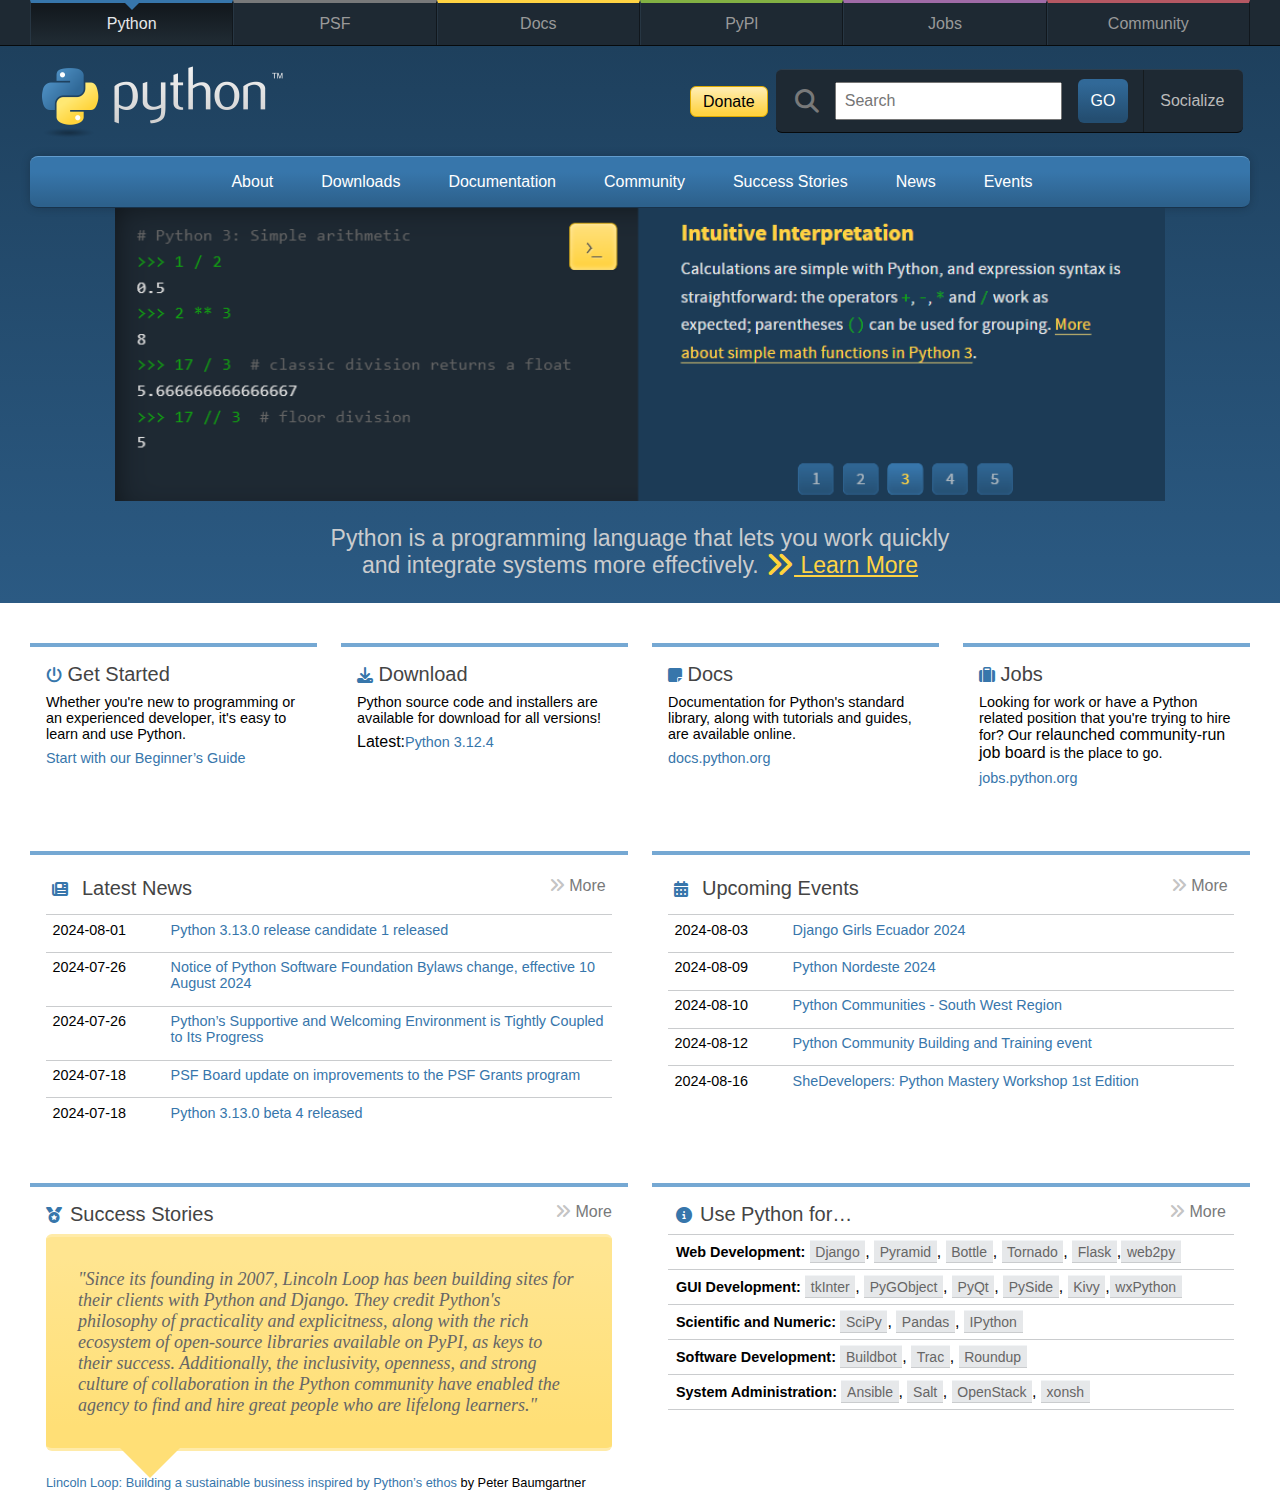
==== index.html @ 805c1a09 "news and stories sections" ====
<!DOCTYPE html>
<html lang="en">

<head>
    <meta charset="UTF-8">
    <meta name="viewport" content="width=device-width, initial-scale=1.0">
    <title>Welcome to Python.org</title>
    <link rel="icon" type="image/png" sizes="32x32" href="images/favicon.png" />
    <link rel="preconnect" href="https://fonts.googleapis.com">
    <link rel="preconnect" href="https://fonts.gstatic.com" crossorigin>
    <link href="https://fonts.googleapis.com/css2?family=Source+Sans+3:ital,wght@0,200..900;1,200..900&display=swap"
        rel="stylesheet">
    <link href="https://cdnjs.cloudflare.com/ajax/libs/font-awesome/6.5.1/css/all.min.css" rel="stylesheet">
    <link href="css/style.css" rel="stylesheet">
</head>

<body>
    <header>
        <nav class="box">
            <ul class="container">
                <li class="Python"><a href="#">Python</a></li>
                <li class="PSF"><a href="#">PSF</a></li>
                <li class="Docs"><a href="#">Docs</a></li>
                <li class="PyPl"><a href="#">PyPl</a></li>
                <li class="Jobs"><a href="#">Jobs</a></li>
                <li class="Community"><a href="#">Community</a></li>
            </ul>
            </div>
    </header>
    <main class="main">
        <div class="box">
            <section class="search">
                <article class="left-article">
                    <img width="290" height="82" src="images/python_logo" alt="python logo">
                </article>
                <article class="right-article">
                    <button class="donate-btn">Donate</button>
                    <div class="search-wrapper">
                        <div class="search-wrapper-element">
                            <i class="fa-duotone fa-solid fa-magnifying-glass"></i>
                            <input type="search" placeholder="Search">
                            <button class="go">GO</button>
                        </div>
                        <a class="socialize-btn" href="#">Socialize</a>
                    </div>
                </article>
            </section>
            <section class="navigation-section">
                <nav>
                    <ul class="navigation-container">
                        <li><a href="#">About</a></li>
                        <li><a href="#">Downloads</a></li>
                        <li><a href="#">Documentation</a></li>
                        <li><a href="#">Community</a></li>
                        <li><a href="#">Success Stories</a></li>
                        <li><a href="#">News</a></li>
                        <li><a href="#">Events</a></li>
                    </ul>
                </nav>
            </section>
        </div>
        <section class="carousel">
            <img width="82%" src="images/carousel_image.png" alt="carousel as image">
        </section>
        <section class="python_doc_quote">
            <h2>
                Python is a programming language that lets you work quickly
                and integrate systems more effectively. <a href="#"><i class="fa-solid fa-angles-right fa-lg" style="color: #FFD43B;"></i> Learn More</a>
            </h2>
        </section>
        </div>
    </main>

    <div>

        <div class="box">
            <section class="onboarding-info">
                <article class="info">
                    <h2><i class="fa-solid fa-power-off"></i> Get Started</h2>
                    <p>Whether you're new to programming or an experienced developer, it's easy to learn and use Python.</p>
                    <a href="#">Start with our Beginner’s Guide</a>
                </article>

                <article class="info">
                    <h2><i class="fa-solid fa-download"></i> Download</h2>
                    <p>Python source code and installers are available for download for all versions!</p>
                    <span>Latest:<a href="#">Python 3.12.4</a></span>
                </article>

                <article class="info">
                    <h2><i class="fa-solid fa-note-sticky"></i> Docs</h2>
                    <p>Documentation for Python's standard library, along with tutorials and guides, are available online.</p>
                    <a href="#">docs.python.org</a>
                </article>

                 <article class="info">
                    <h2><i class="fa-solid fa-suitcase"></i> Jobs</h2>
                    <p>Looking for work or have a Python related position that you're trying to hire for? Our <strong>relaunched community-run job board</strong> is the place to go.</p>
                    <a href="#">jobs.python.org</a>
                </article>
            </section>

            <!-- Second Section Second row -->
            <section class="news">
                <article class="article-left">
                    <div class="article-container">
                        <div class="article-header">
                            <h2><i class="fa-solid fa-newspaper"></i> Latest News</h2>
                            <a href="#"><i class="fa-solid fa-angles-right" style="color: #c4c4c4;"></i> More</a>
                        </div>
                    </div>
                    <div class="article-container">
                        <div class="article-date">2024-08-01</div>
                        <a href="#" class="article-title">Python 3.13.0 release candidate 1 released</a>
                    </div>
                    <div class="article-container">
                        <div class="article-date">2024-07-26</div>
                        <a href="#" class="article-title">Notice of Python Software Foundation Bylaws change, effective 10 August 2024</a>
                    </div>
                    <div class="article-container">
                        <div class="article-date">2024-07-26</div>
                        <a href="#" class="article-title">Python’s Supportive and Welcoming Environment is Tightly Coupled to Its Progress</a>
                    </div>
                    <div class="article-container">
                        <div class="article-date">2024-07-18</div>
                        <a href="#" class="article-title">PSF Board update on improvements to the PSF Grants program</a>
                    </div>
                    <div class="article-container">
                        <div class="article-date">2024-07-18</div>
                        <a href="#" class="article-title">Python 3.13.0 beta 4 released</a>
                    </div>
                </article>

                <article class="article-right">
                    <div class="article-container">
                        <div class="article-header">
                            <h2><i class="fa-solid fa-calendar-days"></i> Upcoming Events</h2>
                            <a href="#"><i class="fa-solid fa-angles-right" style="color: #c4c4c4;"></i> More</a>
                        </div>
                    </div>
                    <div class="article-container">
                        <div class="article-date">2024-08-03</div>
                        <a href="#" class="article-title">Django Girls Ecuador 2024</a>
                    </div>
                    <div class="article-container">
                        <div class="article-date">2024-08-09</div>
                        <a href="#" class="article-title">Python Nordeste 2024</a>
                    </div>
                    <div class="article-container">
                        <div class="article-date">2024-08-10</div>
                        <a href="#" class="article-title">Python Communities - South West Region</a>
                    </div>
                    <div class="article-container">
                        <div class="article-date">2024-08-12</div>
                        <a href="#" class="article-title">Python Community Building and Training event</a>
                    </div>
                    <div class="article-container">
                        <div class="article-date">2024-08-16</div>
                        <a href="#" class="article-title">SheDevelopers: Python Mastery Workshop 1st Edition</a>
                    </div>
                </article>
            </section>

            <section class="stories">
                <article class="stories-left">
                    <div class="story-container">
                        <div class="article-header">
                            <h2><i class="fa-solid fa-medal"></i>Success Stories</h2>
                            <a href="#"><i class="fa-solid fa-angles-right" style="color: #c4c4c4;"></i> More</a>
                        </div>
                        <div class="comment">
                            "Since its founding in 2007, Lincoln Loop has been building sites for their clients with Python and Django. They credit Python's philosophy of practicality and explicitness, along with the rich ecosystem of open-source libraries available on PyPI, as keys to their success. Additionally, the inclusivity, openness, and strong culture of collaboration in the Python community have enabled the agency to find and hire great people who are lifelong learners."
                        </div>
                        <p class="author">
                            <a style="color:#3776ab;text-decoration: none;font-size: .8rem;" href="#">
                                Lincoln Loop: Building a sustainable business inspired by Python’s ethos</a> by Peter Baumgartner
                            </p>
                    </div>
                </article>

                <article class="stories-right">
                    <div class="story-container">
                        <div class="article-header">
                            <h2><i class="fa-solid fa-circle-info"></i>Use Python for…</h2>
                            <a href="#"><i class="fa-solid fa-angles-right" style="color: #c4c4c4;"></i> More</a>
                        </div>
                    </div>
                    <div class="story-container">
                       <p><strong style="font-weight: 600;">Web Development:</strong> <a href="#" class="tag">Django</a>, <a href="#" class="tag">Pyramid</a>, <a href="#" class="tag">Bottle</a>, <a href="#" class="tag">Tornado</a>, <a href="#" class="tag">Flask</a>,<a href="#" class="tag">web2py</a></p>
                    </div>
                    <div class="story-container">
                        <p><strong style="font-weight: 600;">GUI Development:</strong> <a href="#" class="tag">tkInter</a>, <a href="#" class="tag">PyGObject</a>, <a href="#" class="tag">PyQt</a>, <a href="#" class="tag">PySide</a>, <a href="#" class="tag">Kivy</a>,<a href="#" class="tag">wxPython</a></p>
                     </div>
                     <div class="story-container">
                        <p><strong style="font-weight: 600;">Scientific and Numeric:</strong> <a href="#" class="tag">SciPy</a>, <a href="#" class="tag">Pandas</a>, <a href="#" class="tag">IPython</a></p>
                     </div>
                     <div class="story-container">
                        <p><strong style="font-weight: 600;">Software Development:</strong> <a href="#" class="tag">Buildbot</a>, <a href="#" class="tag">Trac</a>, <a href="#" class="tag">Roundup</a></p>
                     </div>
                     <div class="story-container">
                        <p><strong style="font-weight: 600;">System Administration:</strong> <a href="#" class="tag">Ansible</a>, <a href="#" class="tag">Salt</a>, <a href="#" class="tag">OpenStack</a>, <a href="#" class="tag">xonsh</a></p>
                     </div>
                </article>
            </section>
        </div>
        
    </div>


</body>

</html>
---- css/style.css ----
/* variables declared here - these are the colors for our main page, as well as the font stacks and sizes. */
:root {
    --darkGunmetal: #1E2933;
    --darkJungleGreen: #192127;
    --dandelion: #FFDC67;
    --queenBlue: #3572a5;
    --brightGray: #e6e8ea;
    --spaceCadet: #1C3B56;
    --gargoyleGas: #FFD343;
    --iceberg: #75A8D3;
    --lotion: #FCFCFC;
    --outerSpace: #444444;
    --steelBlue: #3776ab;
    --jasmine: #ffe079;
    --graniteGray: #666666;
    --gainsboro: #dde0e2;
    --nickel: #737373;
    --lightCobaltBlue: #89b4d9;
    --fontSize: 16px;
    --sans: 'Source Sans Pro', sans-serif;
    --default-border-color: #273643;
    --border-bottom-color: #070a0c;
    --border-right-color: #11171d;
    --psf-hover-color: #78797a;
    --pypl-hover-color: #82b043;
    --jobs-hover-color: #a06ba7;
    --community-hover-color: #b55863;
    --gradient-start: #13191e;
    --gradient-end: #1f2a32;
    --menu-background-start: #1e415e;
    --menu-background-end: #2b5b84;
    --hover-text-color: #999;
    --gradient-background: linear-gradient(180deg, rgba(30, 64, 93, 1) 0%, rgba(43, 90, 131, 1) 100%);
}

html {
    box-sizing: border-box;
}

*,
*::before,
*::after {
    box-sizing: inherit;
}


* {
    margin: 0;
    padding: 0;
    font-size: var(--fontSize);
    font-family: var(--sans);
}

header {
    background-color: var(--darkGunmetal);
    border-bottom: 1px solid var(--border-bottom-color);
}

header .container {
    display: flex;
    list-style-type: none;
}

header .container li {
    padding: 12px;
    border-left: 1px solid var(--default-border-color);
    border-right: 1px solid var(--border-right-color);
    text-align: center;
    border-top: 3px solid transparent;
    position: relative;
    cursor: pointer;
    width: 100%;
}

header .container li::before {
    content: "";
    width: 0;
    height: 0;
    border-left: 7px solid transparent;
    border-right: 7px solid transparent;
    border-top: 7px solid transparent;
    position: absolute;
    left: 50%;
    top: 0;
    transform: translateX(-50%);
    transition: 0.1s ease all;
}

.Python::before {
    border-top-color: var(--steelBlue) !important;
}

.PSF:hover::before {
    border-top-color: var(--psf-hover-color) !important;
}

.Docs:hover::before {
    border-top-color: var(--gargoyleGas) !important;
}

.PyPl:hover::before {
    border-top-color: var(--pypl-hover-color) !important;
}

.Jobs:hover::before {
    border-top-color: var(--jobs-hover-color) !important;
}

.Community:hover::before {
    border-top-color: var(--community-hover-color) !important;
}


.Python {
    border-top-color: var(--steelBlue) !important;
    background-image: linear-gradient(var(--gradient-start) 10%, var(--gradient-end) 90%);
}

.PSF {
    border-top-color: var(--psf-hover-color) !important;
}

.Docs {
    border-top-color: var(--gargoyleGas) !important;
}

.PyPl {
    border-top-color: var(--pypl-hover-color) !important;
}

.Jobs {
    border-top-color: var(--jobs-hover-color) !important;
}

.Community {
    border-top-color: var(--community-hover-color) !important;
}

header .container li:hover {
    background-image: linear-gradient(var(--gradient-start) 10%, var(--gradient-end) 90%);
}

header .container li a {
    color: var(--hover-text-color);
    text-decoration: none;
}

header .container li:first-child a {
    color: var(--brightGray);
}

header .container li a:hover {
    color: var(--brightGray);
}

.box {
    max-width: 1220px;
    margin: auto;
}

.main {
    background-image: var(--gradient-background);
}

.search {
    display: flex;
    justify-content: space-between;
    padding: 12px 5px;
}

.left-article,
.right-article {
    width: 100%;
}

.right-article {
    display: flex;
    align-items: center;
    gap: 0.5rem;
    margin-left: 100px;
}

.search-wrapper {
    background-color: #1e2933;
    display: flex;
    gap: 1rem;
    align-items: center;
    border-top: 1px solid #2d3e4d;
    border-bottom: 1px solid #070a0c;
    border-radius: 6px;
    padding: 0.6rem 1.2rem;
    overflow: hidden;
}

.search-wrapper-element {
    display: flex;
    gap: 1rem;
    align-items: center;
    padding-right: 1rem;
    position: relative;
}

.search-wrapper-element input {
    padding: 0.5rem;
}

.search-wrapper-element i {
    color: #78797a;
    font-size: 1.5rem;
}

.go {
    background-color: #2b5b84;
    outline: 0;
    border: 0;
    padding: 0.8rem;
    border-radius: 6px;
    color: #fff;
    cursor: pointer;
    background-image: linear-gradient(#316998 10%, #244e71 90%);
}

.navigation-container {
    display: flex;
    gap: 1rem;
    align-items: center;
    padding-right: 1rem;
    position: relative;
}

section .navigation-container li:hover {
    background: #2b5b83;
}

.donate-btn {
    background-color: #ffd343;
    padding: 6px 12px 5px;
    background-image: linear-gradient(#ffeba9 10%, #ffd343 90%);
    border: 0;
    outline: 0;
    border-radius: 6px;
    cursor: pointer;
    border: 1px solid #dca900;
}

.socialize-btn {
    color: #bbb;
    text-decoration: none;
}

.search-wrapper-element::after {
    content: "";
    height: 200px;
    position: absolute;
    width: 1px;
    background-color: #151b1f;
    right: 0;
}

.navigation-section {
    background-color: #2d618c;
    background-image: linear-gradient(#3776ab 30%, #2d618c 95%);
    border-top: 1px solid #629ccd;
    border-bottom: 1px solid #18334b;
    box-shadow: 0 0 10px rgba(0, 0, 0, 0.2);
    border-radius: 8px;
}

.navigation-section ul {
    display: flex;
    list-style: none;
    justify-content: center;
}

.navigation-section ul li a {
    text-decoration: none;
    color: #fff;
    display: inline-block;
    padding: 1rem;
}

.carousel {
    display: flex;
    justify-content: center;

}

.python_doc_quote {
    padding: 1.5rem 0;
}

.python_doc_quote h2 {
    color: #caccce;
    font-weight: 400;
    text-align: center;
    width: 50%;
    margin: auto;
    font-size: 23px;
}

.python_doc_quote a {
    color: #ffd343;
    font-size: 23px;
    text-decoration: underline;
}

.onboarding-info{
    display: flex;
    gap: 1.5rem;
    margin-top: 2.5rem;
}
.info{
    width: 100%;
    padding: 1rem;
    border-top: 4px solid #75a8d3;
}
.onboarding-info h2{
    font-weight: 400;
    margin-bottom: 0.5rem;
}
.onboarding-info h2 i{
    color: #3776ab;
    
}
.onboarding-info p{
    font-weight: 300;
    font-size: 0.9rem;
}
.onboarding-info a{
    text-decoration: none;
    font-size: 0.9rem;
    color: #3776ab;
    margin-top: 0.5rem;
    display: inline-block;
}

.info h2 {
    font-size: 20px;
    color: var(--outerSpace);
    font-family: Arial, Helvetica, sans-serif;
}


.news{
    display: flex;
    gap: 1.5rem;
    margin-top: 3rem;
}
.article-left,.article-right,.stories-left,.stories-right{
width: 100%;
padding: 1rem;
border-top: 4px solid #75a8d3 ;
}


/* second section second row */
.article-header{
    display: flex;
    justify-content: space-between;
    width: 100%;
    margin-bottom: 0rem;
}
.article-container:first-child{
    border: 0;
}
.article-container{
    display: flex;
    gap: 1rem;
    margin-bottom: 0.5rem;
    border-top: 1px solid #caccce;
    padding: 0.4rem;
}
.article-date{
    width: 130px;
    font-size: 0.9rem;
}
.article-title{
    width: 100%;
    text-decoration: none;
    color: #3776ab;
    font-size: 0.9rem;

}
.article-title:hover{
    color: #070a0c;
}
.article-header a{
    color: #78797a;
    text-decoration: none;
}

.article-header h2 {
    font-size: 20px;
    font-weight: 100;
    color: var(--outerSpace);
    font-family: Arial, Helvetica, sans-serif;
}

.article-header h2 i{
    color: #3776ab;
    margin-right: 0.5rem;
}

.stories{
    display: flex;
    gap: 1.5rem;
    margin-top: 2rem;
}

.comment{
    background-color: #ffdf76;
    background-image: linear-gradient(#ffe590 10%, #ffdf76 90%);
    padding:  2rem;
    border-radius: 6px;
    border-top: 3px solid #ffeba9;
    border-bottom: 3px solid #ffeba9;
    color: #666;
    margin-top: 0.5rem;
    position: relative;
    font-size: 18px;
    font-style: italic;
    font-family: Georgia, 'Times New Roman', Times, serif;
}
.comment::before{
    content: "";
    display: block;
    width: 0; 
    height: 0; 
   border: 30px solid transparent;
  border-top-color:#ffdf76 ;
  /* border-top-color: red; */
  position: absolute;
  bottom: 0;
  transform: translate(70%,100%);
  
}
.author{
    font-size: .8rem;
    margin-top: 1.5rem;
}

.stories-right .story-container{
    border-bottom: 1px solid #caccce;    
    padding: 0.5rem;
}
.story-container:first-child{
    padding-top: 0;
}
.story-container strong{
    font-size: 0.9rem;
    font-weight: 500;
}
.story-container .tag{
    white-space: nowrap;
    color: #666;
    font-size: 0.875em;
    vertical-align: baseline;
    padding: .2em .4em .1em;
    background-color: #e6e8ea;
    border-top: 1px solid #f2f4f6;
    border-bottom: 1px solid #caccce;
    text-decoration: none;
}
.story-container .tag:hover{
    color: #444;
    background-color: #d0d4d7;
    border-top: 1px solid #dae0e5;
    border-bottom: 1px solid #b5b8ba;
}
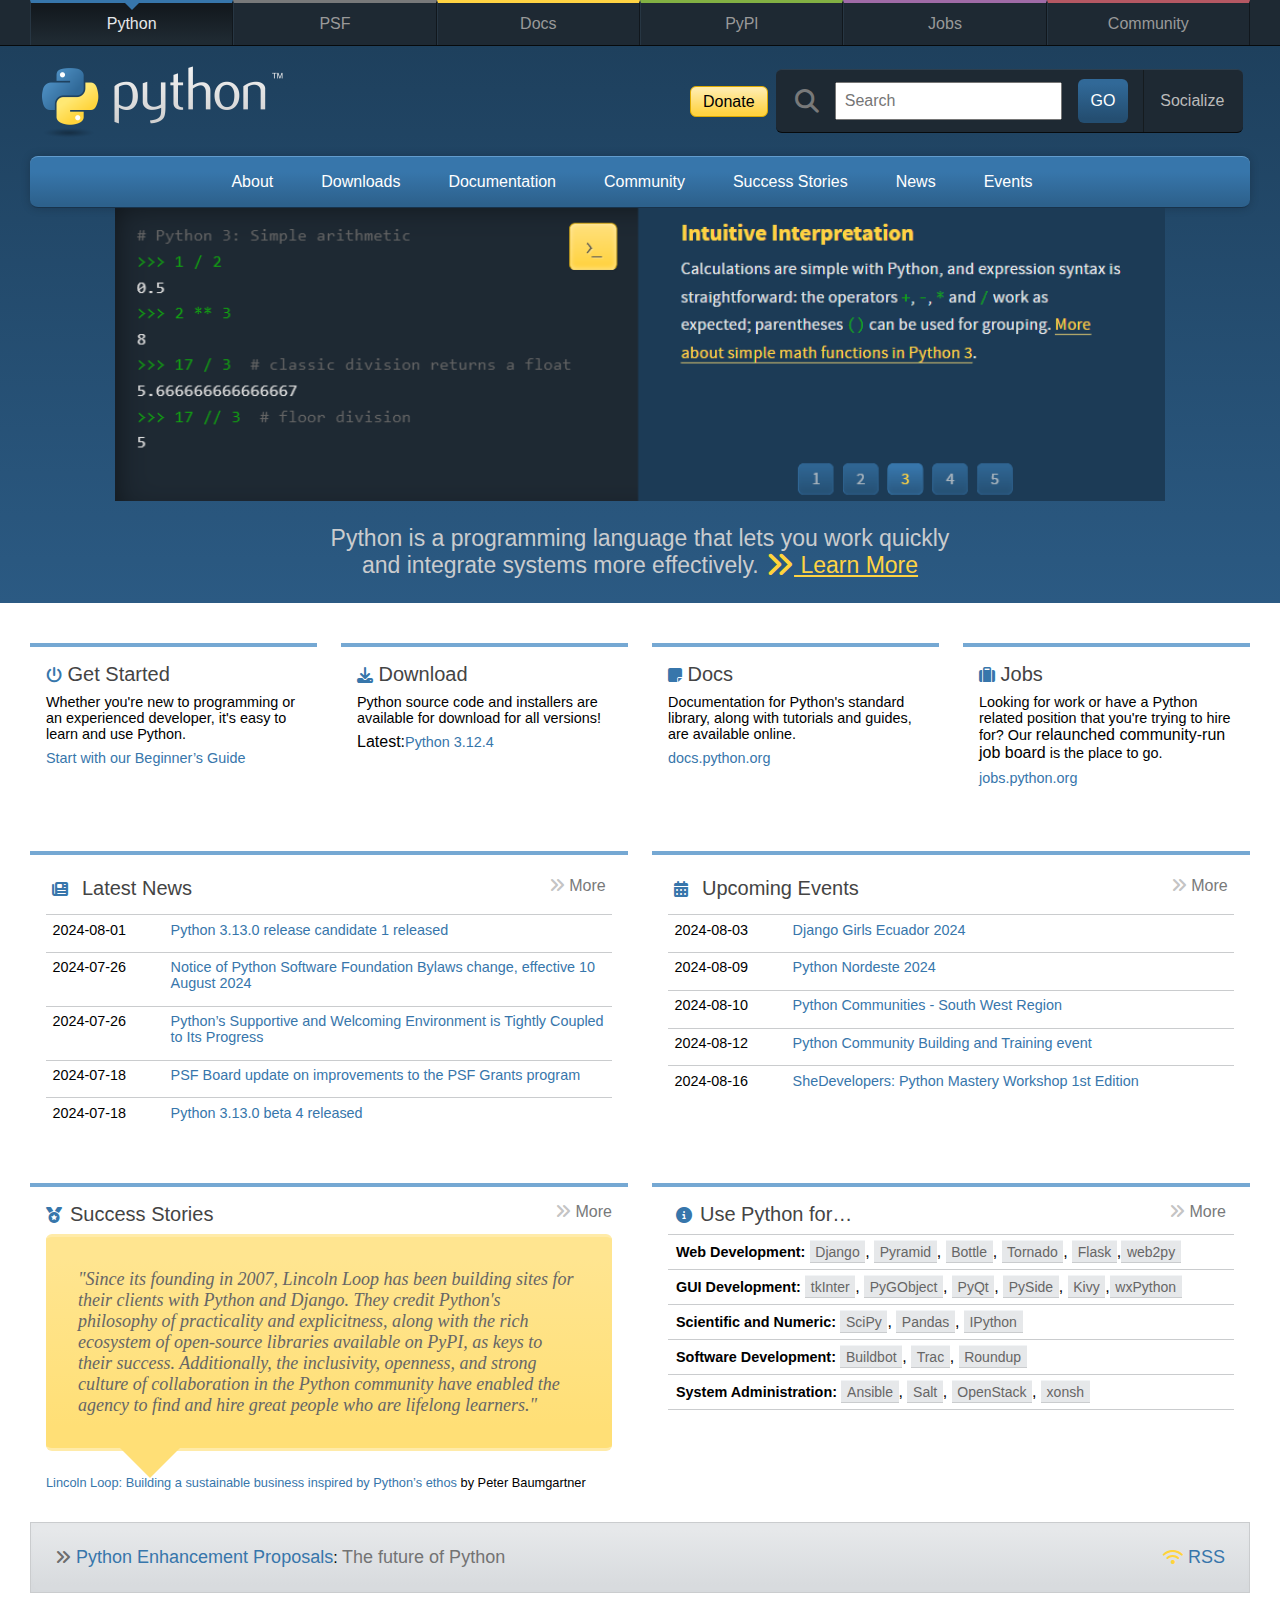
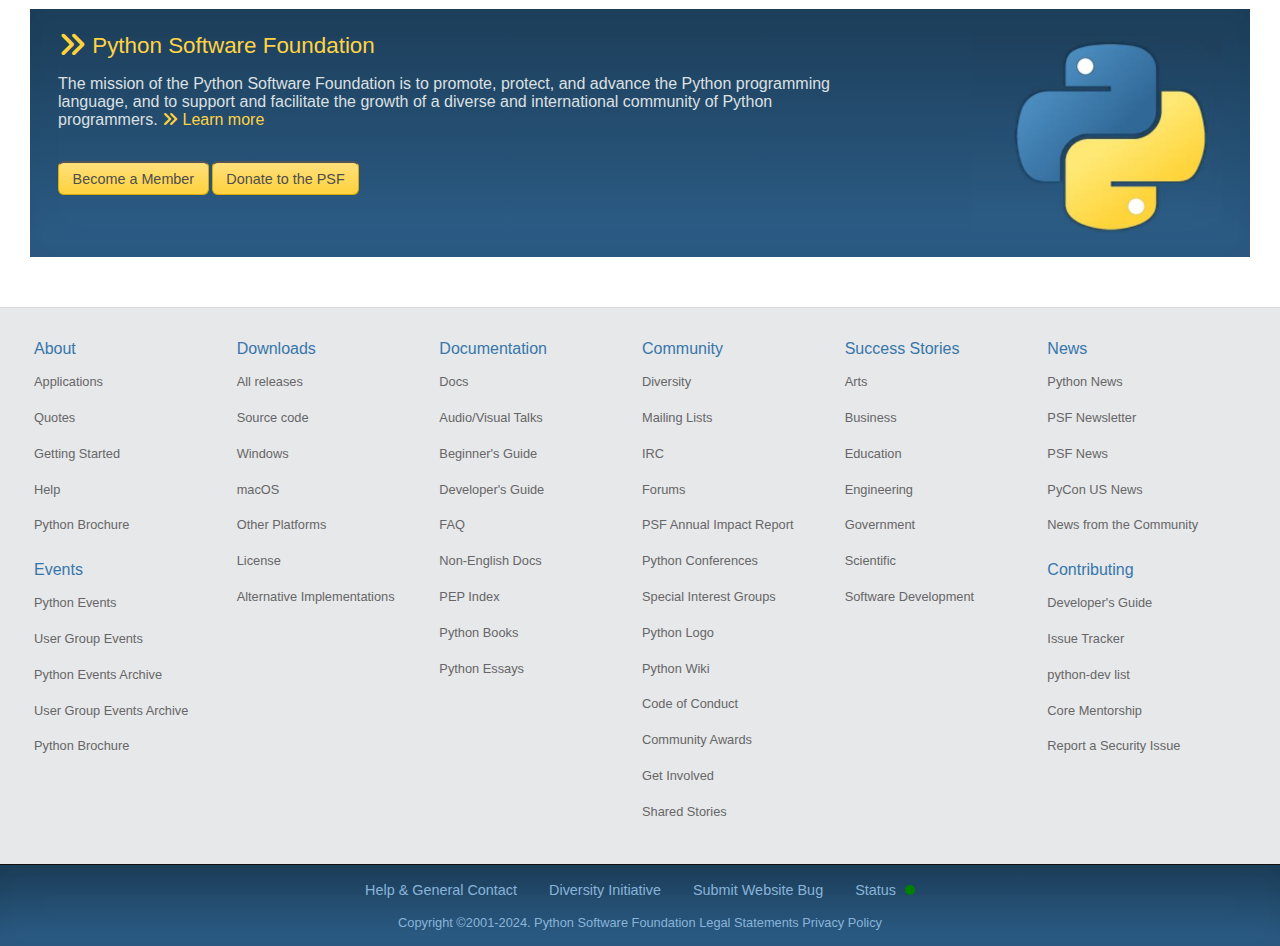
==== commit 8fb0d7c1: "call to action , footer section and media queries" ====
--- a/index.html
+++ b/index.html
@@ -65,148 +65,278 @@
         <section class="python_doc_quote">
             <h2>
                 Python is a programming language that lets you work quickly
-                and integrate systems more effectively. <a href="#"><i class="fa-solid fa-angles-right fa-lg" style="color: #FFD43B;"></i> Learn More</a>
+                and integrate systems more effectively. <a href="#"><i class="fa-solid fa-angles-right fa-lg"
+                        style="color: #FFD43B;"></i> Learn More</a>
             </h2>
         </section>
         </div>
     </main>
-
-    <div>
-
+    <div class="box">
+        <section class="onboarding-info">
+            <article class="info">
+                <h2><i class="fa-solid fa-power-off"></i> Get Started</h2>
+                <p>Whether you're new to programming or an experienced developer, it's easy to learn and use Python.</p>
+                <a href="#">Start with our Beginner’s Guide</a>
+            </article>
+            <article class="info">
+                <h2><i class="fa-solid fa-download"></i> Download</h2>
+                <p>Python source code and installers are available for download for all versions!</p>
+                <span>Latest:<a href="#">Python 3.12.4</a></span>
+            </article>
+            <article class="info">
+                <h2><i class="fa-solid fa-note-sticky"></i> Docs</h2>
+                <p>Documentation for Python's standard library, along with tutorials and guides, are available online.
+                </p>
+                <a href="#">docs.python.org</a>
+            </article>
+            <article class="info">
+                <h2><i class="fa-solid fa-suitcase"></i> Jobs</h2>
+                <p>Looking for work or have a Python related position that you're trying to hire for? Our
+                    <strong>relaunched community-run job board</strong> is the place to go.
+                </p>
+                <a href="#">jobs.python.org</a>
+            </article>
+        </section>
+        <section class="news">
+            <article class="article-left">
+                <div class="article-container">
+                    <div class="article-header">
+                        <h2><i class="fa-solid fa-newspaper"></i> Latest News</h2>
+                        <a href="#"><i class="fa-solid fa-angles-right" style="color: #c4c4c4;"></i> More</a>
+                    </div>
+                </div>
+                <div class="article-container">
+                    <div class="article-date">2024-08-01</div>
+                    <a href="#" class="article-title">Python 3.13.0 release candidate 1 released</a>
+                </div>
+                <div class="article-container">
+                    <div class="article-date">2024-07-26</div>
+                    <a href="#" class="article-title">Notice of Python Software Foundation Bylaws change, effective 10
+                        August 2024</a>
+                </div>
+                <div class="article-container">
+                    <div class="article-date">2024-07-26</div>
+                    <a href="#" class="article-title">Python’s Supportive and Welcoming Environment is Tightly Coupled
+                        to Its Progress</a>
+                </div>
+                <div class="article-container">
+                    <div class="article-date">2024-07-18</div>
+                    <a href="#" class="article-title">PSF Board update on improvements to the PSF Grants program</a>
+                </div>
+                <div class="article-container">
+                    <div class="article-date">2024-07-18</div>
+                    <a href="#" class="article-title">Python 3.13.0 beta 4 released</a>
+                </div>
+            </article>
+            <article class="article-right">
+                <div class="article-container">
+                    <div class="article-header">
+                        <h2><i class="fa-solid fa-calendar-days"></i> Upcoming Events</h2>
+                        <a href="#"><i class="fa-solid fa-angles-right" style="color: #c4c4c4;"></i> More</a>
+                    </div>
+                </div>
+                <div class="article-container">
+                    <div class="article-date">2024-08-03</div>
+                    <a href="#" class="article-title">Django Girls Ecuador 2024</a>
+                </div>
+                <div class="article-container">
+                    <div class="article-date">2024-08-09</div>
+                    <a href="#" class="article-title">Python Nordeste 2024</a>
+                </div>
+                <div class="article-container">
+                    <div class="article-date">2024-08-10</div>
+                    <a href="#" class="article-title">Python Communities - South West Region</a>
+                </div>
+                <div class="article-container">
+                    <div class="article-date">2024-08-12</div>
+                    <a href="#" class="article-title">Python Community Building and Training event</a>
+                </div>
+                <div class="article-container">
+                    <div class="article-date">2024-08-16</div>
+                    <a href="#" class="article-title">SheDevelopers: Python Mastery Workshop 1st Edition</a>
+                </div>
+            </article>
+        </section>
+        <section class="stories">
+            <article class="stories-left">
+                <div class="story-container">
+                    <div class="article-header">
+                        <h2><i class="fa-solid fa-medal"></i>Success Stories</h2>
+                        <a href="#"><i class="fa-solid fa-angles-right" style="color: #c4c4c4;"></i> More</a>
+                    </div>
+                    <div class="quote">
+                        "Since its founding in 2007, Lincoln Loop has been building sites for their clients with Python
+                        and Django. They credit Python's philosophy of practicality and explicitness, along with the
+                        rich ecosystem of open-source libraries available on PyPI, as keys to their success.
+                        Additionally, the inclusivity, openness, and strong culture of collaboration in the Python
+                        community have enabled the agency to find and hire great people who are lifelong learners."
+                    </div>
+                    <p class="author">
+                        <a style="color:#3776ab;text-decoration: none;font-size: .8rem;" href="#">
+                            Lincoln Loop: Building a sustainable business inspired by Python’s ethos</a> by Peter
+                        Baumgartner
+                    </p>
+                </div>
+            </article>
+            <article class="stories-right">
+                <div class="story-container">
+                    <div class="article-header">
+                        <h2><i class="fa-solid fa-circle-info"></i>Use Python for…</h2>
+                        <a href="#"><i class="fa-solid fa-angles-right" style="color: #c4c4c4;"></i> More</a>
+                    </div>
+                </div>
+                <div class="story-container">
+                    <p><strong style="font-weight: 600;">Web Development:</strong> <a href="#" class="tag">Django</a>,
+                        <a href="#" class="tag">Pyramid</a>, <a href="#" class="tag">Bottle</a>, <a href="#"
+                            class="tag">Tornado</a>, <a href="#" class="tag">Flask</a>,<a href="#"
+                            class="tag">web2py</a>
+                    </p>
+                </div>
+                <div class="story-container">
+                    <p><strong style="font-weight: 600;">GUI Development:</strong> <a href="#" class="tag">tkInter</a>,
+                        <a href="#" class="tag">PyGObject</a>, <a href="#" class="tag">PyQt</a>, <a href="#"
+                            class="tag">PySide</a>, <a href="#" class="tag">Kivy</a>,<a href="#"
+                            class="tag">wxPython</a>
+                    </p>
+                </div>
+                <div class="story-container">
+                    <p><strong style="font-weight: 600;">Scientific and Numeric:</strong> <a href="#"
+                            class="tag">SciPy</a>, <a href="#" class="tag">Pandas</a>, <a href="#"
+                            class="tag">IPython</a></p>
+                </div>
+                <div class="story-container">
+                    <p><strong style="font-weight: 600;">Software Development:</strong> <a href="#"
+                            class="tag">Buildbot</a>, <a href="#" class="tag">Trac</a>, <a href="#"
+                            class="tag">Roundup</a></p>
+                </div>
+                <div class="story-container">
+                    <p><strong style="font-weight: 600;">System Administration:</strong> <a href="#"
+                            class="tag">Ansible</a>, <a href="#" class="tag">Salt</a>, <a href="#"
+                            class="tag">OpenStack</a>, <a href="#" class="tag">xonsh</a></p>
+                </div>
+            </article>
+        </section>
+    </div>
+    <div class="box">
+        <div class="future-proposals">
+            <p><a href="#"><i class="fa-solid fa-angles-right" style="color: #6d6d6d;"></i> Python Enhancement
+                    Proposals</a>: <span style="color: #737373; font-size: 18px;">The future of Python</span></p>
+            <a href="#"><i class="fa-solid fa-wifi" style="color: #FFD43B;"></i><span
+                    style="font-size: 18px; font-weight: 400;"> RSS </span></a>
+        </div>
+    </div>
+    <div class="box">
+        <div class="call-to-action">
+            <div class="call-to-action-left">
+                <a class="call-to-action-left-title"><i class="fa-solid fa-angles-right fa-lg"
+                        style="color: #FFD43B;"></i> Python Software Foundation</a>
+                <p>The mission of the Python Software Foundation is to promote, protect, and advance the Python
+                    programming language, and to support and facilitate the growth of a diverse and international
+                    community of Python programmers. <a href="#"><i class="fa-solid fa-angles-right"
+                            style="color: #FFD43B;"></i> Learn more</a></p>
+                <div>
+                    <button class="call-to-action-btn">Become a Member</a>
+                        <button class="call-to-action-btn">Donate to the PSF</a>
+                </div>
+            </div>
+            <div class="call-to-action-right">
+                <img width="250px" height="200px" src="images/python_logo.jpg" alt="python logo">
+            </div>
+        </div>
+    </div>
+    <footer>
         <div class="box">
-            <section class="onboarding-info">
-                <article class="info">
-                    <h2><i class="fa-solid fa-power-off"></i> Get Started</h2>
-                    <p>Whether you're new to programming or an experienced developer, it's easy to learn and use Python.</p>
-                    <a href="#">Start with our Beginner’s Guide</a>
-                </article>
-
-                <article class="info">
-                    <h2><i class="fa-solid fa-download"></i> Download</h2>
-                    <p>Python source code and installers are available for download for all versions!</p>
-                    <span>Latest:<a href="#">Python 3.12.4</a></span>
-                </article>
-
-                <article class="info">
-                    <h2><i class="fa-solid fa-note-sticky"></i> Docs</h2>
-                    <p>Documentation for Python's standard library, along with tutorials and guides, are available online.</p>
-                    <a href="#">docs.python.org</a>
-                </article>
-
-                 <article class="info">
-                    <h2><i class="fa-solid fa-suitcase"></i> Jobs</h2>
-                    <p>Looking for work or have a Python related position that you're trying to hire for? Our <strong>relaunched community-run job board</strong> is the place to go.</p>
-                    <a href="#">jobs.python.org</a>
-                </article>
-            </section>
-
-            <!-- Second Section Second row -->
-            <section class="news">
-                <article class="article-left">
-                    <div class="article-container">
-                        <div class="article-header">
-                            <h2><i class="fa-solid fa-newspaper"></i> Latest News</h2>
-                            <a href="#"><i class="fa-solid fa-angles-right" style="color: #c4c4c4;"></i> More</a>
-                        </div>
-                    </div>
-                    <div class="article-container">
-                        <div class="article-date">2024-08-01</div>
-                        <a href="#" class="article-title">Python 3.13.0 release candidate 1 released</a>
-                    </div>
-                    <div class="article-container">
-                        <div class="article-date">2024-07-26</div>
-                        <a href="#" class="article-title">Notice of Python Software Foundation Bylaws change, effective 10 August 2024</a>
-                    </div>
-                    <div class="article-container">
-                        <div class="article-date">2024-07-26</div>
-                        <a href="#" class="article-title">Python’s Supportive and Welcoming Environment is Tightly Coupled to Its Progress</a>
-                    </div>
-                    <div class="article-container">
-                        <div class="article-date">2024-07-18</div>
-                        <a href="#" class="article-title">PSF Board update on improvements to the PSF Grants program</a>
-                    </div>
-                    <div class="article-container">
-                        <div class="article-date">2024-07-18</div>
-                        <a href="#" class="article-title">Python 3.13.0 beta 4 released</a>
-                    </div>
-                </article>
-
-                <article class="article-right">
-                    <div class="article-container">
-                        <div class="article-header">
-                            <h2><i class="fa-solid fa-calendar-days"></i> Upcoming Events</h2>
-                            <a href="#"><i class="fa-solid fa-angles-right" style="color: #c4c4c4;"></i> More</a>
-                        </div>
-                    </div>
-                    <div class="article-container">
-                        <div class="article-date">2024-08-03</div>
-                        <a href="#" class="article-title">Django Girls Ecuador 2024</a>
-                    </div>
-                    <div class="article-container">
-                        <div class="article-date">2024-08-09</div>
-                        <a href="#" class="article-title">Python Nordeste 2024</a>
-                    </div>
-                    <div class="article-container">
-                        <div class="article-date">2024-08-10</div>
-                        <a href="#" class="article-title">Python Communities - South West Region</a>
-                    </div>
-                    <div class="article-container">
-                        <div class="article-date">2024-08-12</div>
-                        <a href="#" class="article-title">Python Community Building and Training event</a>
-                    </div>
-                    <div class="article-container">
-                        <div class="article-date">2024-08-16</div>
-                        <a href="#" class="article-title">SheDevelopers: Python Mastery Workshop 1st Edition</a>
-                    </div>
-                </article>
-            </section>
-
-            <section class="stories">
-                <article class="stories-left">
-                    <div class="story-container">
-                        <div class="article-header">
-                            <h2><i class="fa-solid fa-medal"></i>Success Stories</h2>
-                            <a href="#"><i class="fa-solid fa-angles-right" style="color: #c4c4c4;"></i> More</a>
-                        </div>
-                        <div class="comment">
-                            "Since its founding in 2007, Lincoln Loop has been building sites for their clients with Python and Django. They credit Python's philosophy of practicality and explicitness, along with the rich ecosystem of open-source libraries available on PyPI, as keys to their success. Additionally, the inclusivity, openness, and strong culture of collaboration in the Python community have enabled the agency to find and hire great people who are lifelong learners."
-                        </div>
-                        <p class="author">
-                            <a style="color:#3776ab;text-decoration: none;font-size: .8rem;" href="#">
-                                Lincoln Loop: Building a sustainable business inspired by Python’s ethos</a> by Peter Baumgartner
-                            </p>
-                    </div>
-                </article>
-
-                <article class="stories-right">
-                    <div class="story-container">
-                        <div class="article-header">
-                            <h2><i class="fa-solid fa-circle-info"></i>Use Python for…</h2>
-                            <a href="#"><i class="fa-solid fa-angles-right" style="color: #c4c4c4;"></i> More</a>
-                        </div>
-                    </div>
-                    <div class="story-container">
-                       <p><strong style="font-weight: 600;">Web Development:</strong> <a href="#" class="tag">Django</a>, <a href="#" class="tag">Pyramid</a>, <a href="#" class="tag">Bottle</a>, <a href="#" class="tag">Tornado</a>, <a href="#" class="tag">Flask</a>,<a href="#" class="tag">web2py</a></p>
-                    </div>
-                    <div class="story-container">
-                        <p><strong style="font-weight: 600;">GUI Development:</strong> <a href="#" class="tag">tkInter</a>, <a href="#" class="tag">PyGObject</a>, <a href="#" class="tag">PyQt</a>, <a href="#" class="tag">PySide</a>, <a href="#" class="tag">Kivy</a>,<a href="#" class="tag">wxPython</a></p>
-                     </div>
-                     <div class="story-container">
-                        <p><strong style="font-weight: 600;">Scientific and Numeric:</strong> <a href="#" class="tag">SciPy</a>, <a href="#" class="tag">Pandas</a>, <a href="#" class="tag">IPython</a></p>
-                     </div>
-                     <div class="story-container">
-                        <p><strong style="font-weight: 600;">Software Development:</strong> <a href="#" class="tag">Buildbot</a>, <a href="#" class="tag">Trac</a>, <a href="#" class="tag">Roundup</a></p>
-                     </div>
-                     <div class="story-container">
-                        <p><strong style="font-weight: 600;">System Administration:</strong> <a href="#" class="tag">Ansible</a>, <a href="#" class="tag">Salt</a>, <a href="#" class="tag">OpenStack</a>, <a href="#" class="tag">xonsh</a></p>
-                     </div>
-                </article>
-            </section>
-        </div>
-        
+            <div class="footer-container">
+                <ul class="footer-content">
+                    <h2>About</h2>
+                    <li><a href="#">Applications</a></li>
+                    <li><a href="#">Quotes</a></li>
+                    <li><a href="#">Getting Started</a></li>
+                    <li><a href="#">Help</a></li>
+                    <li><a href="#">Python Brochure</a></li>
+
+                    <h2 class="footer-header">Events</h2>
+                    <li><a href="#">Python Events</a></li>
+                    <li><a href="#">User Group Events</a></li>
+                    <li><a href="#">Python Events Archive</a></li>
+                    <li><a href="#">User Group Events Archive</a></li>
+                    <li><a href="#">Python Brochure</a></li>
+                </ul>
+                <ul class="footer-content">
+                    <h2>Downloads</h2>
+                    <li><a href="#">All releases</a></li>
+                    <li><a href="#">Source code</a></li>
+                    <li><a href="#">Windows</a></li>
+                    <li><a href="#">macOS</a></li>
+                    <li><a href="#">Other Platforms</a></li>
+                    <li><a href="#">License</a></li>
+                    <li><a href="#">Alternative Implementations</a></li>
+                </ul>
+                <ul class="footer-content">
+                    <h2>Documentation</h2>
+                    <li><a href="#">Docs</a></li>
+                    <li><a href="#">Audio/Visual Talks</a></li>
+                    <li><a href="#">Beginner's Guide</a></li>
+                    <li><a href="#">Developer's Guide</a></li>
+                    <li><a href="#">FAQ</a></li>
+                    <li><a href="#">Non-English Docs</a></li>
+                    <li><a href="#">PEP Index</a></li>
+                    <li><a href="#">Python Books</a></li>
+                    <li><a href="#">Python Essays</a></li>
+                </ul>
+                <ul class="footer-content">
+                    <h2>Community</h2>
+                    <li><a href="#">Diversity</a></li>
+                    <li><a href="#">Mailing Lists</a></li>
+                    <li><a href="#">IRC</a></li>
+                    <li><a href="#">Forums</a></li>
+                    <li><a href="#">PSF Annual Impact Report</a></li>
+                    <li><a href="#">Python Conferences</a></li>
+                    <li><a href="#">Special Interest Groups</a></li>
+                    <li><a href="#">Python Logo</a></li>
+                    <li><a href="#">Python Wiki</a></li>
+                    <li><a href="#">Code of Conduct</a></li>
+                    <li><a href="#">Community Awards</a></li>
+                    <li><a href="#">Get Involved</a></li>
+                    <li><a href="#">Shared Stories</a></li>
+                </ul>
+                <ul class="footer-content">
+                    <h2>Success Stories</h2>
+                    <li><a href="#">Arts</a></li>
+                    <li><a href="#">Business</a></li>
+                    <li><a href="#">Education</a></li>
+                    <li><a href="#">Engineering</a></li>
+                    <li><a href="#">Government</a></li>
+                    <li><a href="#">Scientific</a></li>
+                    <li><a href="#">Software Development</a></li>
+                </ul>
+                <ul class="footer-content">
+                    <h2>News</h2>
+                    <li><a href="#">Python News</a></li>
+                    <li><a href="#">PSF Newsletter</a></li>
+                    <li><a href="#">PSF News</a></li>
+                    <li><a href="#">PyCon US News</a></li>
+                    <li><a href="#">News from the Community</a></li>
+
+                    <h2 class="footer-header">Contributing</h2>
+                    <li><a href="#">Developer's Guide</a></li>
+                    <li><a href="#">Issue Tracker</a></li>
+                    <li><a href="#">python-dev list</a></li>
+                    <li><a href="#">Core Mentorship</a></li>
+                    <li><a href="#">Report a Security Issue</a></li>
+                </ul>
+            </div>
+        </div>
+    </footer>
+    <div class="footer-links">
+        <ul>
+            <li><a href="#">Help &amp; General Contact</a></li>
+            <li><a href="#">Diversity Initiative</a></li>
+            <li><a href="#">Submit Website bug</a></li>
+            <li><a href="#">Status <span class="green-circle"></span></a></li>
+        </ul>
+        <p class="copyright">Copyright ©2001-2024. Python Software Foundation Legal Statements Privacy Policy</p>
     </div>
-
-
 </body>
 
 </html>--- a/css/style.css
+++ b/css/style.css
@@ -304,29 +304,34 @@
     text-decoration: underline;
 }
 
-.onboarding-info{
+.onboarding-info {
     display: flex;
     gap: 1.5rem;
     margin-top: 2.5rem;
 }
-.info{
+
+.info {
     width: 100%;
     padding: 1rem;
     border-top: 4px solid #75a8d3;
 }
-.onboarding-info h2{
+
+.onboarding-info h2 {
     font-weight: 400;
     margin-bottom: 0.5rem;
 }
-.onboarding-info h2 i{
+
+.onboarding-info h2 i {
     color: #3776ab;
-    
-}
-.onboarding-info p{
+
+}
+
+.onboarding-info p {
     font-weight: 300;
     font-size: 0.9rem;
 }
-.onboarding-info a{
+
+.onboarding-info a {
     text-decoration: none;
     font-size: 0.9rem;
     color: #3776ab;
@@ -340,51 +345,57 @@
     font-family: Arial, Helvetica, sans-serif;
 }
 
-
-.news{
+.news {
     display: flex;
     gap: 1.5rem;
     margin-top: 3rem;
 }
-.article-left,.article-right,.stories-left,.stories-right{
-width: 100%;
-padding: 1rem;
-border-top: 4px solid #75a8d3 ;
-}
-
-
-/* second section second row */
-.article-header{
+
+.article-left,
+.article-right,
+.stories-left,
+.stories-right {
+    width: 100%;
+    padding: 1rem;
+    border-top: 4px solid #75a8d3;
+}
+
+.article-header {
     display: flex;
     justify-content: space-between;
     width: 100%;
     margin-bottom: 0rem;
 }
-.article-container:first-child{
+
+.article-container:first-child {
     border: 0;
 }
-.article-container{
+
+.article-container {
     display: flex;
     gap: 1rem;
     margin-bottom: 0.5rem;
     border-top: 1px solid #caccce;
     padding: 0.4rem;
 }
-.article-date{
+
+.article-date {
     width: 130px;
     font-size: 0.9rem;
 }
-.article-title{
+
+.article-title {
     width: 100%;
     text-decoration: none;
     color: #3776ab;
     font-size: 0.9rem;
-
-}
-.article-title:hover{
+}
+
+.article-title:hover {
     color: #070a0c;
 }
-.article-header a{
+
+.article-header a {
     color: #78797a;
     text-decoration: none;
 }
@@ -396,21 +407,21 @@
     font-family: Arial, Helvetica, sans-serif;
 }
 
-.article-header h2 i{
+.article-header h2 i {
     color: #3776ab;
     margin-right: 0.5rem;
 }
 
-.stories{
+.stories {
     display: flex;
     gap: 1.5rem;
     margin-top: 2rem;
 }
 
-.comment{
+.quote {
     background-color: #ffdf76;
     background-image: linear-gradient(#ffe590 10%, #ffdf76 90%);
-    padding:  2rem;
+    padding: 2rem;
     border-radius: 6px;
     border-top: 3px solid #ffeba9;
     border-bottom: 3px solid #ffeba9;
@@ -421,36 +432,39 @@
     font-style: italic;
     font-family: Georgia, 'Times New Roman', Times, serif;
 }
-.comment::before{
+
+.quote::before {
     content: "";
     display: block;
-    width: 0; 
-    height: 0; 
-   border: 30px solid transparent;
-  border-top-color:#ffdf76 ;
-  /* border-top-color: red; */
-  position: absolute;
-  bottom: 0;
-  transform: translate(70%,100%);
-  
-}
-.author{
+    width: 0;
+    height: 0;
+    border: 30px solid transparent;
+    border-top-color: #ffdf76;
+    position: absolute;
+    bottom: 0;
+    transform: translate(70%, 100%);
+}
+
+.author {
     font-size: .8rem;
     margin-top: 1.5rem;
 }
 
-.stories-right .story-container{
-    border-bottom: 1px solid #caccce;    
+.stories-right .story-container {
+    border-bottom: 1px solid #caccce;
     padding: 0.5rem;
 }
-.story-container:first-child{
+
+.story-container:first-child {
     padding-top: 0;
 }
-.story-container strong{
+
+.story-container strong {
     font-size: 0.9rem;
     font-weight: 500;
 }
-.story-container .tag{
+
+.story-container .tag {
     white-space: nowrap;
     color: #666;
     font-size: 0.875em;
@@ -461,9 +475,291 @@
     border-bottom: 1px solid #caccce;
     text-decoration: none;
 }
-.story-container .tag:hover{
+
+.story-container .tag:hover {
     color: #444;
     background-color: #d0d4d7;
     border-top: 1px solid #dae0e5;
     border-bottom: 1px solid #b5b8ba;
 }
+
+
+.future-proposals {
+    background-color: #d8dbde;
+    background-image: linear-gradient(#e6e8ea 10%, #d8dbde 90%);
+    box-shadow: inset 0 0 10px rgba(0, 0, 0, 0.01);
+    border: 1px solid #caccce;
+    display: flex;
+    padding: 1.5rem;
+    justify-content: space-between;
+    margin: 1rem 0;
+}
+
+
+.future-proposals a {
+    color: #3776ab;
+    font-size: 18px;
+    text-decoration: none;
+
+}
+
+.future-proposals a:hover {
+    color: #3d3d3d;
+}
+
+
+.call-to-action {
+    padding: 1.5em 1.75em;
+    background-color: #2b5b84;
+    background-image: linear-gradient(#1e415e 10%, #2b5b84 90%);
+    box-shadow: inset 0 0 50px rgba(0, 0, 0, 0.03), inset 0 0 20px rgba(0, 0, 0, 0.03);
+    display: flex;
+    justify-content: space-between;
+    margin: 1rem 0;
+}
+
+.call-to-action-left {
+    width: 70%;
+    display: flex;
+    flex-direction: column;
+    gap: 1rem;
+}
+
+.call-to-action-left-title {
+    color: #ffd343;
+    font-size: 1.4rem;
+}
+
+.call-to-action-left-title:hover {
+    color: var(--lotion);
+}
+
+.call-to-action-right {
+    display: flex;
+    align-items: center;
+    justify-content: center;
+}
+
+
+.call-to-action-left p {
+    color: var(--gainsboro);
+    font-size: 16px;
+}
+
+.call-to-action-left a {
+    color: #ffd343;
+    text-decoration: none;
+}
+
+.call-to-action-left a:hover {
+    color: #fff;
+}
+
+.call-to-action-btn {
+    padding: .5rem .85rem .45rem;
+    background-color: #ffd343;
+    background-image: linear-gradient(#ffdf76 10%, #ffd343 90%);
+    border-right: 1px solid #dca900;
+    border-bottom: 1px solid #dca900;
+    border-left: 1px solid #dca900;
+    color: #4d4d4d !important;
+    border-radius: 6px;
+    margin-top: 1rem;
+    font-size: 0.9rem;
+    margin-right: 3px;
+    cursor: pointer;
+}
+
+.call-to-action-btn:hover {
+    background-image: linear-gradient(#ffeba9 10%, #ffd343 90%);
+}
+
+
+footer {
+    color: #666;
+    background-color: #e6e8ea;
+    border-top: 1px solid #d8dbde;
+    padding: 2rem 0rem;
+    margin-top: 50px;
+}
+
+.footer-container {
+    display: flex;
+    margin-left: 4px;
+}
+
+.footer-content {
+    list-style-type: none;
+    width: 100%;
+}
+
+.green-circle {
+    display: inline-block;
+    width: 10px;
+    height: 10px;
+    background-color: green;
+    border-radius: 50%;
+    margin-left: 5px;
+}
+
+.footer-content h2 {
+    font-weight: 400;
+    font-size: 1rem;
+    color: #3776ab;
+    margin-bottom: 0.5rem;
+    cursor: pointer;
+}
+
+.footer-content h2:hover {
+    color: #0d0d0e;
+}
+
+.footer-content a {
+    color: inherit;
+    text-decoration: none;
+    font-weight: 300;
+    font-size: 0.8rem;
+    margin-bottom: 0.3rem;
+    display: inline-block;
+    width: 100%;
+    padding: 0.5rem;
+    padding-left: 0;
+}
+
+.footer-content a:hover {
+    background-color: #ecedef;
+}
+
+.footer-header {
+    margin-top: 1rem;
+}
+
+.footer-links {
+    border-top: 1px solid #111;
+    background-color: #2b5b84;
+    background-image: linear-gradient(#1e415e 10%, #2b5b84 90%);
+    box-shadow: inset 0 0 50px rgba(0, 0, 0, 0.03), inset 0 0 20px rgba(0, 0, 0, 0.03);
+    display: flex;
+    flex-direction: column;
+    justify-content: center;
+    align-items: center;
+    padding: 1rem 0rem;
+}
+
+.footer-links ul {
+    list-style-type: none;
+    display: flex;
+    gap: 2rem;
+    margin-bottom: 1rem;
+}
+
+.footer-links a {
+    color: #89b4d9;
+    text-decoration: none;
+    font-size: 0.9rem;
+    text-transform: capitalize;
+}
+
+.footer-links a:hover {
+    color: #fff7dc;
+}
+
+.copyright {
+    color: #89b4d9;
+    font-size: 0.8rem;
+}
+
+@media screen and (max-width: 1200px) {
+    .navigation-container {
+        flex-direction: column;
+        align-items: flex-start;
+    }
+
+    .onboarding-info {
+        flex-direction: column;
+        margin-top: 2rem;
+    }
+
+    .info {
+        margin-bottom: 1rem;
+    }
+
+    .right-footer {
+        flex-direction: column;
+    }
+}
+
+@media screen and (max-width: 768px) {
+    header .container {
+        flex-direction: column;
+        align-items: center;
+    }
+
+    .search {
+        flex-direction: column;
+        gap: 0.5rem;
+    }
+
+    .right-article {
+        margin-left: 0;
+        justify-content: center;
+    }
+
+    .search-wrapper {
+        width: 100%;
+    }
+
+    .footer-box {
+        flex-direction: column;
+        align-items: center;
+        text-align: center;
+    }
+}
+
+@media screen and (max-width: 480px) {
+    .search {
+        padding: 12px 2px;
+    }
+
+    .search-wrapper-element input {
+        width: 100%;
+        font-size: 0.9rem;
+    }
+
+    .navigation-section ul li a {
+        font-size: 0.8rem;
+    }
+
+    .python_doc_quote h2 {
+        font-size: 18px;
+        width: 80%;
+    }
+
+    .onboarding-info {
+        margin-top: 1.5rem;
+    }
+
+    .info h2 {
+        font-size: 1rem;
+    }
+
+    .copy {
+        font-size: 0.8rem;
+    }
+
+    .left-footer p {
+        font-size: 0.8rem;
+    }
+
+    .list-style li a {
+        font-size: 0.7rem;
+    }
+
+    .sub-nav-list li a {
+        font-size: 0.7rem;
+    }
+
+    .footer-box {
+        padding: 1rem;
+    }
+}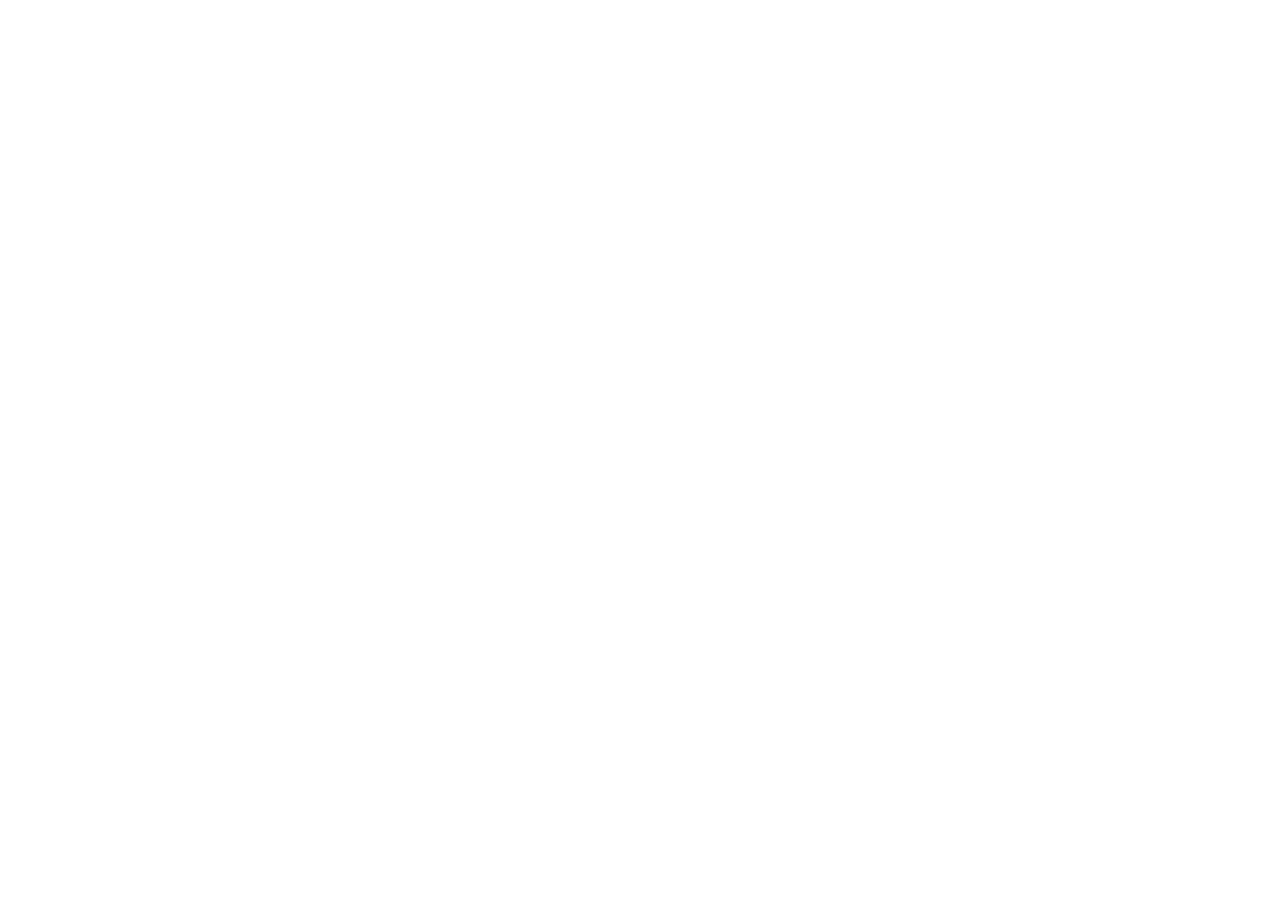
==== commit db27a38e: "new branch for js1 excercise" ====
--- a/index.html
+++ b/index.html
@@ -4,339 +4,10 @@
 <head>
     <meta charset="UTF-8">
     <meta name="viewport" content="width=device-width, initial-scale=1.0">
-    <title>Welcome to Python.org</title>
-    <link rel="icon" type="image/png" sizes="32x32" href="images/favicon.png" />
-    <link rel="preconnect" href="https://fonts.googleapis.com">
-    <link rel="preconnect" href="https://fonts.gstatic.com" crossorigin>
-    <link href="https://fonts.googleapis.com/css2?family=Source+Sans+3:ital,wght@0,200..900;1,200..900&display=swap"
-        rel="stylesheet">
-    <link href="https://cdnjs.cloudflare.com/ajax/libs/font-awesome/6.5.1/css/all.min.css" rel="stylesheet">
-    <link href="css/style.css" rel="stylesheet">
+    <title>JS1 Excercise</title>
 </head>
 
 <body>
-    <header>
-        <nav class="box">
-            <ul class="container">
-                <li class="Python"><a href="#">Python</a></li>
-                <li class="PSF"><a href="#">PSF</a></li>
-                <li class="Docs"><a href="#">Docs</a></li>
-                <li class="PyPl"><a href="#">PyPl</a></li>
-                <li class="Jobs"><a href="#">Jobs</a></li>
-                <li class="Community"><a href="#">Community</a></li>
-            </ul>
-            </div>
-    </header>
-    <main class="main">
-        <div class="box">
-            <section class="search">
-                <article class="left-article">
-                    <img width="290" height="82" src="images/python_logo" alt="python logo">
-                </article>
-                <article class="right-article">
-                    <button class="donate-btn">Donate</button>
-                    <div class="search-wrapper">
-                        <div class="search-wrapper-element">
-                            <i class="fa-duotone fa-solid fa-magnifying-glass"></i>
-                            <input type="search" placeholder="Search">
-                            <button class="go">GO</button>
-                        </div>
-                        <a class="socialize-btn" href="#">Socialize</a>
-                    </div>
-                </article>
-            </section>
-            <section class="navigation-section">
-                <nav>
-                    <ul class="navigation-container">
-                        <li><a href="#">About</a></li>
-                        <li><a href="#">Downloads</a></li>
-                        <li><a href="#">Documentation</a></li>
-                        <li><a href="#">Community</a></li>
-                        <li><a href="#">Success Stories</a></li>
-                        <li><a href="#">News</a></li>
-                        <li><a href="#">Events</a></li>
-                    </ul>
-                </nav>
-            </section>
-        </div>
-        <section class="carousel">
-            <img width="82%" src="images/carousel_image.png" alt="carousel as image">
-        </section>
-        <section class="python_doc_quote">
-            <h2>
-                Python is a programming language that lets you work quickly
-                and integrate systems more effectively. <a href="#"><i class="fa-solid fa-angles-right fa-lg"
-                        style="color: #FFD43B;"></i> Learn More</a>
-            </h2>
-        </section>
-        </div>
-    </main>
-    <div class="box">
-        <section class="onboarding-info">
-            <article class="info">
-                <h2><i class="fa-solid fa-power-off"></i> Get Started</h2>
-                <p>Whether you're new to programming or an experienced developer, it's easy to learn and use Python.</p>
-                <a href="#">Start with our Beginner’s Guide</a>
-            </article>
-            <article class="info">
-                <h2><i class="fa-solid fa-download"></i> Download</h2>
-                <p>Python source code and installers are available for download for all versions!</p>
-                <span>Latest:<a href="#">Python 3.12.4</a></span>
-            </article>
-            <article class="info">
-                <h2><i class="fa-solid fa-note-sticky"></i> Docs</h2>
-                <p>Documentation for Python's standard library, along with tutorials and guides, are available online.
-                </p>
-                <a href="#">docs.python.org</a>
-            </article>
-            <article class="info">
-                <h2><i class="fa-solid fa-suitcase"></i> Jobs</h2>
-                <p>Looking for work or have a Python related position that you're trying to hire for? Our
-                    <strong>relaunched community-run job board</strong> is the place to go.
-                </p>
-                <a href="#">jobs.python.org</a>
-            </article>
-        </section>
-        <section class="news">
-            <article class="article-left">
-                <div class="article-container">
-                    <div class="article-header">
-                        <h2><i class="fa-solid fa-newspaper"></i> Latest News</h2>
-                        <a href="#"><i class="fa-solid fa-angles-right" style="color: #c4c4c4;"></i> More</a>
-                    </div>
-                </div>
-                <div class="article-container">
-                    <div class="article-date">2024-08-01</div>
-                    <a href="#" class="article-title">Python 3.13.0 release candidate 1 released</a>
-                </div>
-                <div class="article-container">
-                    <div class="article-date">2024-07-26</div>
-                    <a href="#" class="article-title">Notice of Python Software Foundation Bylaws change, effective 10
-                        August 2024</a>
-                </div>
-                <div class="article-container">
-                    <div class="article-date">2024-07-26</div>
-                    <a href="#" class="article-title">Python’s Supportive and Welcoming Environment is Tightly Coupled
-                        to Its Progress</a>
-                </div>
-                <div class="article-container">
-                    <div class="article-date">2024-07-18</div>
-                    <a href="#" class="article-title">PSF Board update on improvements to the PSF Grants program</a>
-                </div>
-                <div class="article-container">
-                    <div class="article-date">2024-07-18</div>
-                    <a href="#" class="article-title">Python 3.13.0 beta 4 released</a>
-                </div>
-            </article>
-            <article class="article-right">
-                <div class="article-container">
-                    <div class="article-header">
-                        <h2><i class="fa-solid fa-calendar-days"></i> Upcoming Events</h2>
-                        <a href="#"><i class="fa-solid fa-angles-right" style="color: #c4c4c4;"></i> More</a>
-                    </div>
-                </div>
-                <div class="article-container">
-                    <div class="article-date">2024-08-03</div>
-                    <a href="#" class="article-title">Django Girls Ecuador 2024</a>
-                </div>
-                <div class="article-container">
-                    <div class="article-date">2024-08-09</div>
-                    <a href="#" class="article-title">Python Nordeste 2024</a>
-                </div>
-                <div class="article-container">
-                    <div class="article-date">2024-08-10</div>
-                    <a href="#" class="article-title">Python Communities - South West Region</a>
-                </div>
-                <div class="article-container">
-                    <div class="article-date">2024-08-12</div>
-                    <a href="#" class="article-title">Python Community Building and Training event</a>
-                </div>
-                <div class="article-container">
-                    <div class="article-date">2024-08-16</div>
-                    <a href="#" class="article-title">SheDevelopers: Python Mastery Workshop 1st Edition</a>
-                </div>
-            </article>
-        </section>
-        <section class="stories">
-            <article class="stories-left">
-                <div class="story-container">
-                    <div class="article-header">
-                        <h2><i class="fa-solid fa-medal"></i>Success Stories</h2>
-                        <a href="#"><i class="fa-solid fa-angles-right" style="color: #c4c4c4;"></i> More</a>
-                    </div>
-                    <div class="quote">
-                        "Since its founding in 2007, Lincoln Loop has been building sites for their clients with Python
-                        and Django. They credit Python's philosophy of practicality and explicitness, along with the
-                        rich ecosystem of open-source libraries available on PyPI, as keys to their success.
-                        Additionally, the inclusivity, openness, and strong culture of collaboration in the Python
-                        community have enabled the agency to find and hire great people who are lifelong learners."
-                    </div>
-                    <p class="author">
-                        <a style="color:#3776ab;text-decoration: none;font-size: .8rem;" href="#">
-                            Lincoln Loop: Building a sustainable business inspired by Python’s ethos</a> by Peter
-                        Baumgartner
-                    </p>
-                </div>
-            </article>
-            <article class="stories-right">
-                <div class="story-container">
-                    <div class="article-header">
-                        <h2><i class="fa-solid fa-circle-info"></i>Use Python for…</h2>
-                        <a href="#"><i class="fa-solid fa-angles-right" style="color: #c4c4c4;"></i> More</a>
-                    </div>
-                </div>
-                <div class="story-container">
-                    <p><strong style="font-weight: 600;">Web Development:</strong> <a href="#" class="tag">Django</a>,
-                        <a href="#" class="tag">Pyramid</a>, <a href="#" class="tag">Bottle</a>, <a href="#"
-                            class="tag">Tornado</a>, <a href="#" class="tag">Flask</a>,<a href="#"
-                            class="tag">web2py</a>
-                    </p>
-                </div>
-                <div class="story-container">
-                    <p><strong style="font-weight: 600;">GUI Development:</strong> <a href="#" class="tag">tkInter</a>,
-                        <a href="#" class="tag">PyGObject</a>, <a href="#" class="tag">PyQt</a>, <a href="#"
-                            class="tag">PySide</a>, <a href="#" class="tag">Kivy</a>,<a href="#"
-                            class="tag">wxPython</a>
-                    </p>
-                </div>
-                <div class="story-container">
-                    <p><strong style="font-weight: 600;">Scientific and Numeric:</strong> <a href="#"
-                            class="tag">SciPy</a>, <a href="#" class="tag">Pandas</a>, <a href="#"
-                            class="tag">IPython</a></p>
-                </div>
-                <div class="story-container">
-                    <p><strong style="font-weight: 600;">Software Development:</strong> <a href="#"
-                            class="tag">Buildbot</a>, <a href="#" class="tag">Trac</a>, <a href="#"
-                            class="tag">Roundup</a></p>
-                </div>
-                <div class="story-container">
-                    <p><strong style="font-weight: 600;">System Administration:</strong> <a href="#"
-                            class="tag">Ansible</a>, <a href="#" class="tag">Salt</a>, <a href="#"
-                            class="tag">OpenStack</a>, <a href="#" class="tag">xonsh</a></p>
-                </div>
-            </article>
-        </section>
-    </div>
-    <div class="box">
-        <div class="future-proposals">
-            <p><a href="#"><i class="fa-solid fa-angles-right" style="color: #6d6d6d;"></i> Python Enhancement
-                    Proposals</a>: <span style="color: #737373; font-size: 18px;">The future of Python</span></p>
-            <a href="#"><i class="fa-solid fa-wifi" style="color: #FFD43B;"></i><span
-                    style="font-size: 18px; font-weight: 400;"> RSS </span></a>
-        </div>
-    </div>
-    <div class="box">
-        <div class="call-to-action">
-            <div class="call-to-action-left">
-                <a class="call-to-action-left-title"><i class="fa-solid fa-angles-right fa-lg"
-                        style="color: #FFD43B;"></i> Python Software Foundation</a>
-                <p>The mission of the Python Software Foundation is to promote, protect, and advance the Python
-                    programming language, and to support and facilitate the growth of a diverse and international
-                    community of Python programmers. <a href="#"><i class="fa-solid fa-angles-right"
-                            style="color: #FFD43B;"></i> Learn more</a></p>
-                <div>
-                    <button class="call-to-action-btn">Become a Member</a>
-                        <button class="call-to-action-btn">Donate to the PSF</a>
-                </div>
-            </div>
-            <div class="call-to-action-right">
-                <img width="250px" height="200px" src="images/python_logo.jpg" alt="python logo">
-            </div>
-        </div>
-    </div>
-    <footer>
-        <div class="box">
-            <div class="footer-container">
-                <ul class="footer-content">
-                    <h2>About</h2>
-                    <li><a href="#">Applications</a></li>
-                    <li><a href="#">Quotes</a></li>
-                    <li><a href="#">Getting Started</a></li>
-                    <li><a href="#">Help</a></li>
-                    <li><a href="#">Python Brochure</a></li>
-
-                    <h2 class="footer-header">Events</h2>
-                    <li><a href="#">Python Events</a></li>
-                    <li><a href="#">User Group Events</a></li>
-                    <li><a href="#">Python Events Archive</a></li>
-                    <li><a href="#">User Group Events Archive</a></li>
-                    <li><a href="#">Python Brochure</a></li>
-                </ul>
-                <ul class="footer-content">
-                    <h2>Downloads</h2>
-                    <li><a href="#">All releases</a></li>
-                    <li><a href="#">Source code</a></li>
-                    <li><a href="#">Windows</a></li>
-                    <li><a href="#">macOS</a></li>
-                    <li><a href="#">Other Platforms</a></li>
-                    <li><a href="#">License</a></li>
-                    <li><a href="#">Alternative Implementations</a></li>
-                </ul>
-                <ul class="footer-content">
-                    <h2>Documentation</h2>
-                    <li><a href="#">Docs</a></li>
-                    <li><a href="#">Audio/Visual Talks</a></li>
-                    <li><a href="#">Beginner's Guide</a></li>
-                    <li><a href="#">Developer's Guide</a></li>
-                    <li><a href="#">FAQ</a></li>
-                    <li><a href="#">Non-English Docs</a></li>
-                    <li><a href="#">PEP Index</a></li>
-                    <li><a href="#">Python Books</a></li>
-                    <li><a href="#">Python Essays</a></li>
-                </ul>
-                <ul class="footer-content">
-                    <h2>Community</h2>
-                    <li><a href="#">Diversity</a></li>
-                    <li><a href="#">Mailing Lists</a></li>
-                    <li><a href="#">IRC</a></li>
-                    <li><a href="#">Forums</a></li>
-                    <li><a href="#">PSF Annual Impact Report</a></li>
-                    <li><a href="#">Python Conferences</a></li>
-                    <li><a href="#">Special Interest Groups</a></li>
-                    <li><a href="#">Python Logo</a></li>
-                    <li><a href="#">Python Wiki</a></li>
-                    <li><a href="#">Code of Conduct</a></li>
-                    <li><a href="#">Community Awards</a></li>
-                    <li><a href="#">Get Involved</a></li>
-                    <li><a href="#">Shared Stories</a></li>
-                </ul>
-                <ul class="footer-content">
-                    <h2>Success Stories</h2>
-                    <li><a href="#">Arts</a></li>
-                    <li><a href="#">Business</a></li>
-                    <li><a href="#">Education</a></li>
-                    <li><a href="#">Engineering</a></li>
-                    <li><a href="#">Government</a></li>
-                    <li><a href="#">Scientific</a></li>
-                    <li><a href="#">Software Development</a></li>
-                </ul>
-                <ul class="footer-content">
-                    <h2>News</h2>
-                    <li><a href="#">Python News</a></li>
-                    <li><a href="#">PSF Newsletter</a></li>
-                    <li><a href="#">PSF News</a></li>
-                    <li><a href="#">PyCon US News</a></li>
-                    <li><a href="#">News from the Community</a></li>
-
-                    <h2 class="footer-header">Contributing</h2>
-                    <li><a href="#">Developer's Guide</a></li>
-                    <li><a href="#">Issue Tracker</a></li>
-                    <li><a href="#">python-dev list</a></li>
-                    <li><a href="#">Core Mentorship</a></li>
-                    <li><a href="#">Report a Security Issue</a></li>
-                </ul>
-            </div>
-        </div>
-    </footer>
-    <div class="footer-links">
-        <ul>
-            <li><a href="#">Help &amp; General Contact</a></li>
-            <li><a href="#">Diversity Initiative</a></li>
-            <li><a href="#">Submit Website bug</a></li>
-            <li><a href="#">Status <span class="green-circle"></span></a></li>
-        </ul>
-        <p class="copyright">Copyright ©2001-2024. Python Software Foundation Legal Statements Privacy Policy</p>
-    </div>
 </body>
 
 </html>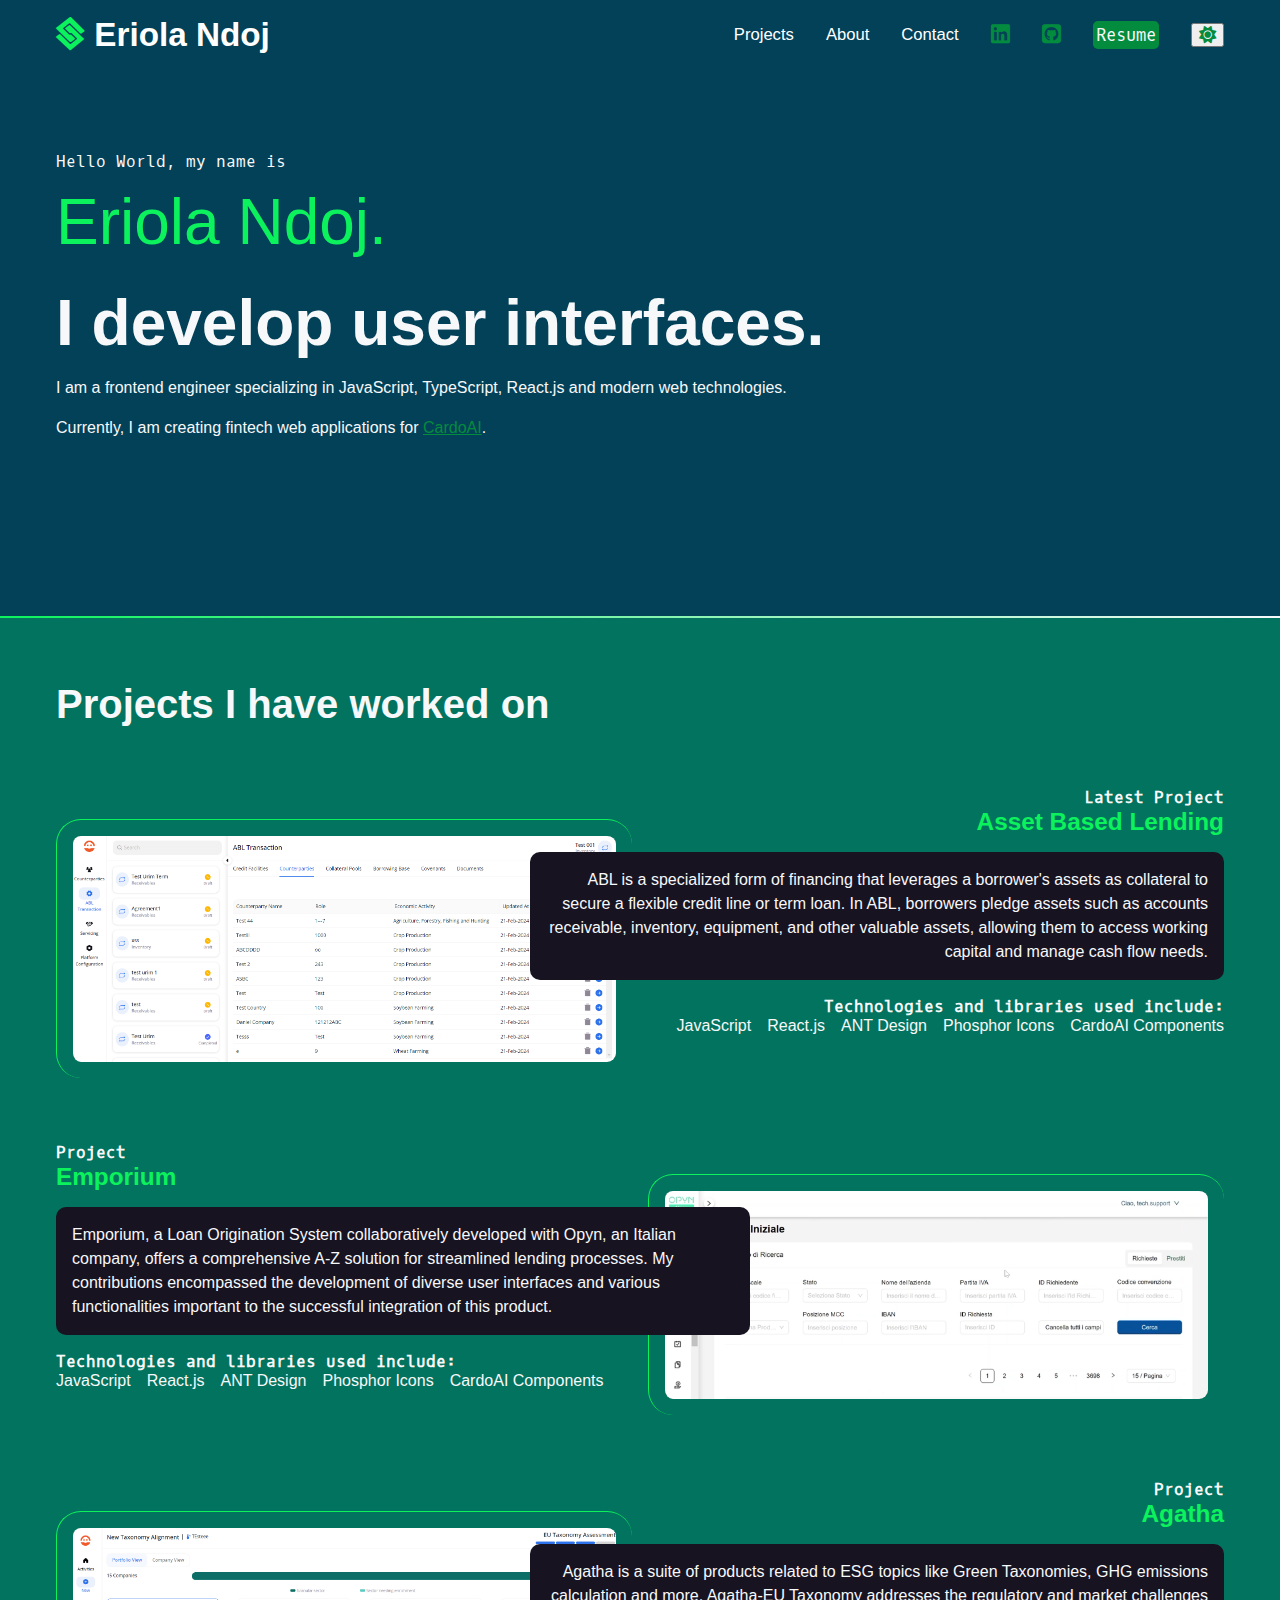
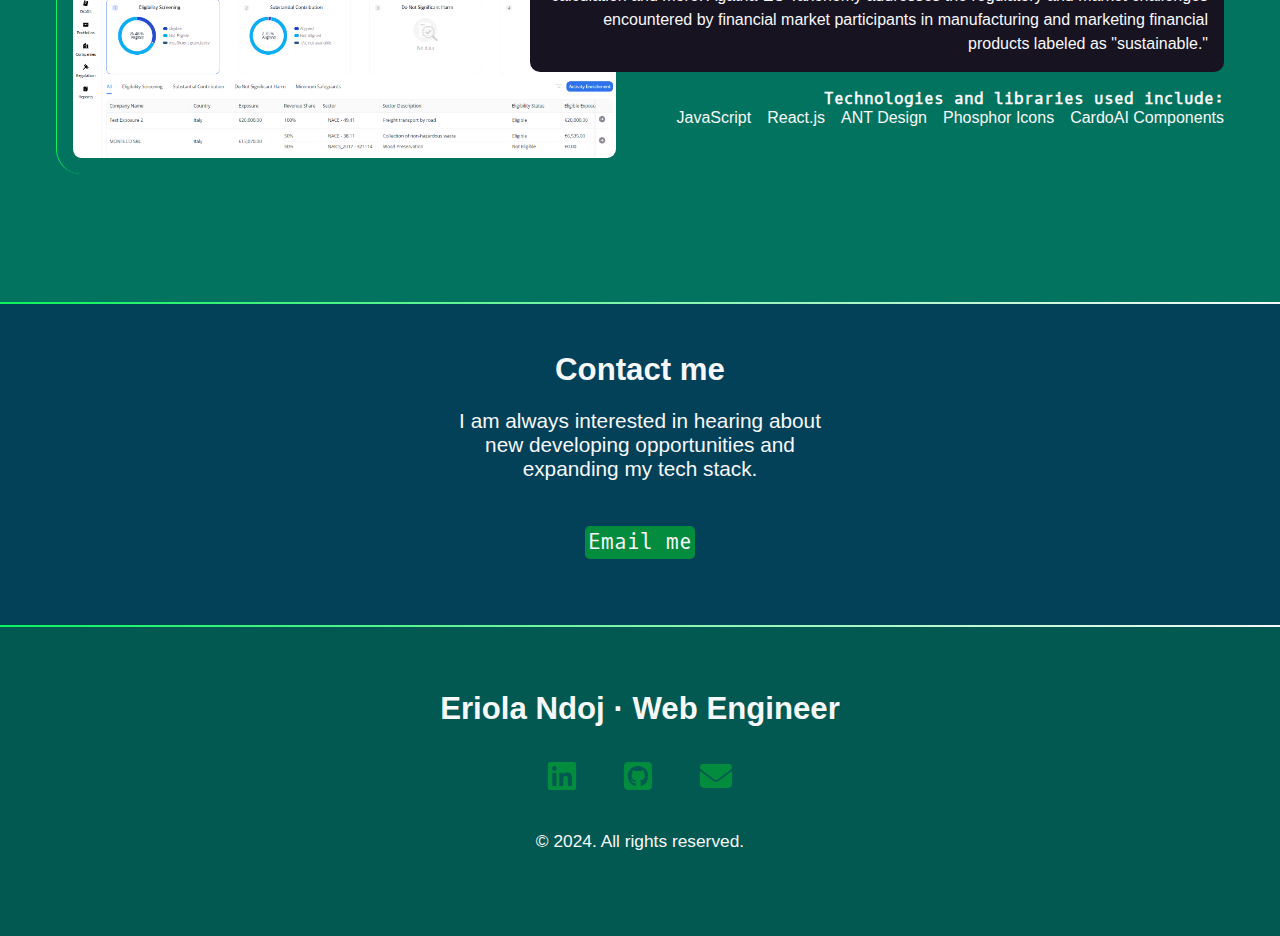
==== commit 8e987ddf: "implementing dark mode functionality in portfolio website" ====
--- a/index.html
+++ b/index.html
@@ -2,12 +2,162 @@
 <html lang="en">
 
 <head>
-    <meta charset="UTF-8">
-    <meta name="viewport" content="width=device-width, initial-scale=1.0">
-    <title>JS1 Excercise</title>
+  <meta charset="UTF-8">
+  <meta name="viewport" content="width=device-width, initial-scale=1.0">
+  <title>Portfolio Website</title>
+  <link rel="preconnect" href="https://fonts.googleapis.com">
+  <link rel="preconnect" href="https://fonts.gstatic.com" crossorigin>
+  <link href="https://fonts.googleapis.com/css2?family=Oxygen+Mono&display=swap" rel="stylesheet">
+  <link href="https://cdnjs.cloudflare.com/ajax/libs/font-awesome/6.5.1/css/all.min.css" rel="stylesheet">
+  <link href="css/style.css" rel="stylesheet">
+  <script defer src="./index.js"></script>
 </head>
 
 <body>
+  <nav>
+    <ul>
+      <li>
+        <h1>
+          <a href="index.html">
+            <span class="fa-brands fa-staylinked" aria-hidden="true"></span>
+            <span>Eriola Ndoj</span>
+          </a>
+        </h1>
+      </li>
+      <li><a href="#projects">Projects</a></li>
+      <li><a href="about.html">About</a></li>
+      <li><a href="#contact">Contact</a></li>
+      <li>
+        <a href="https://al.linkedin.com/in/eriola-ndoj-012b61212" target="_blank">
+          <span class="fab fa-linkedin" aria-hidden="true"></span>
+          <span class="sr-only">LinkedIn</span>
+        </a>
+      </li>
+      <li>
+        <a href="https://github.com/Eriola-al" target="_blank">
+          <span class="fab fa-github-square" aria-hidden="true"></span>
+          <span class="sr-only">Github</span>
+        </a>
+      </li>
+      <li><a href="https://www.dropbox.com/s/3z2hm5gu3v2lrfy" target="_blank" class="button">Resume</a></li>
+      <li>
+        <button id="theme-toggle" class="theme-button">
+          <i id="theme-icon" class="fas fa-sun"></i>
+        </button>
+      </li>
+    </ul>
+  </nav>
+
+  <section id="intro">
+    <p class="name">Hello World, my name is <span>Eriola Ndoj.</span></p>
+    <h2>I develop user interfaces.</h2>
+    <p>I am a frontend engineer specializing in JavaScript, TypeScript, React.js and modern web technologies.</p>
+    <p>Currently, I am creating fintech web applications for <a href="https://cardoai.com/" target="_blank">CardoAI</a>.
+    </p>
+  </section>
+  <div class="section-gradient-divider"></div>
+
+  <div class="section-projects-backgroundColor">
+    <section id="projects">
+      <h2>Projects I have worked on</h2>
+      <article>
+        <div class="text">
+          <h4>Latest Project</h4>
+          <h3>Asset Based Lending</h3>
+          <p class="blackbox">ABL is a specialized form of financing that leverages a borrower's assets as collateral to
+            secure a flexible credit line or term loan.
+            In ABL, borrowers pledge assets such as accounts receivable, inventory, equipment, and other valuable
+            assets, allowing them to access working capital and manage cash flow needs.</p>
+          <h4>Technologies and libraries used include:</h4>
+          <ul>
+            <li>JavaScript</li>
+            <li>React.js</li>
+            <li>ANT Design</li>
+            <li>Phosphor Icons</li>
+            <li>CardoAI Components</li>
+          </ul>
+        </div>
+        <img src="img/abl.PNG" alt="Screenshot of ABL project." />
+      </article>
+      <article class="reverse">
+        <div class="text">
+          <h4>Project</h4>
+          <h3>Emporium</h3>
+          <p class="blackbox">Emporium, a Loan Origination System collaboratively developed with Opyn,
+            an Italian company, offers a comprehensive A-Z solution for streamlined lending processes. My contributions
+            encompassed
+            the development of diverse user interfaces and various functionalities important to the successful
+            integration of this product.</p>
+          <h4>Technologies and libraries used include:</h4>
+          <ul>
+            <li>JavaScript</li>
+            <li>React.js</li>
+            <li>ANT Design</li>
+            <li>Phosphor Icons</li>
+            <li>CardoAI Components</li>
+          </ul>
+        </div>
+        <img src="img/opyn.PNG" alt="Screenshot of Opyn project." />
+      </article>
+      <article>
+        <div class="text">
+          <h4>Project</h4>
+          <h3>Agatha</h3>
+          <p class="blackbox">Agatha is a suite of products related to ESG topics like Green Taxonomies, GHG emissions
+            calculation and more. Agatha-EU Taxonomy addresses the regulatory and market
+            challenges encountered by financial market participants in manufacturing and marketing
+            financial products labeled as "sustainable."</p>
+          <h4>Technologies and libraries used include:</h4>
+          <ul>
+            <li>JavaScript</li>
+            <li>React.js</li>
+            <li>ANT Design</li>
+            <li>Phosphor Icons</li>
+            <li>CardoAI Components</li>
+          </ul>
+        </div>
+        <img src="img/agatha.PNG" alt="Screenshot from Agatha project." />
+      </article>
+    </section>
+  </div>
+
+  <div class="section-gradient-divider"></div>
+
+  <div>
+    <section id="contact">
+      <h2>Contact me</h2>
+      <p>I am always interested in hearing about new developing opportunities and expanding my tech stack.
+      <p><a href="mailto:endoj22@gmail.com" class="button">Email me</a></p>
+    </section>
+  </div>
+  <div class="section-gradient-divider"></div>
+
+  <footer class="section-footer-backgroundColor">
+    <h2>Eriola Ndoj &middot; Web Engineer</h2>
+    <ul>
+      <li>
+        <a href="https://al.linkedin.com/in/eriola-ndoj-012b61212" target="_blank">
+          <span class="fab fa-linkedin" aria-hidden="true"></span>
+          <span class="sr-only">LinkedIn</span>
+        </a>
+      </li>
+      <li>
+        <a href="https://github.com/Eriola-al" target="_blank">
+          <span class="fab fa-github-square" aria-hidden="true"></span>
+          <span class="sr-only">Github</span>
+        </a>
+      </li>
+      <li>
+        <a href="mailto:endoj22@gmail.com">
+          <span class="fas fa-envelope" aria-hidden="true"></span>
+          <span class="sr-only">Email</span>
+        </a>
+      </li>
+    </ul>
+    <p><small>&copy; 2024. All rights reserved.</small></p>
+  </footer>
+
+
 </body>
 
 </html>--- a/css/style.css
+++ b/css/style.css
@@ -0,0 +1,341 @@
+/* variables declared here - these are the colors for our pages, as well as the font stacks and sizes. */
+:root {
+  --maniacMansion: #034159;
+  --castletonGreen: #025951;
+  --tropicalRainforest: #02735E;
+  --fernGreen: #038C3E;
+  --mikeWazowskiGreen: #0CF25D;
+  --white: #f7f8fa;
+  --black: #171321;
+  --fontSize: 1.3rem;
+  --mono: "Oxygen mono", monospace;
+  --sans: Oxygen, sans-serif;
+}
+
+/* border box model: https://css-tricks.com/box-sizing/ */
+html {
+  box-sizing: border-box;
+}
+
+*,
+*::before,
+*::after {
+  box-sizing: inherit;
+}
+
+/* generic styles for the page */
+body {
+  margin: 0;
+  padding: 0;
+  color: var(--white);
+  font-family: var(--sans);
+  font-size: var(--fontSize);
+  background-color: var(--maniacMansion);
+}
+
+h1,
+h2,
+h3 {
+  margin: 0;
+}
+
+a {
+  color: var(--fernGreen);
+}
+
+a:hover {
+  text-decoration: none;
+  color: var(--mikeWazowskiGreen);
+}
+
+img {
+  width: 100%;
+}
+
+/*background-color sections */
+.section-projects-backgroundColor {
+  background-color: var(--tropicalRainforest);
+}
+
+.section-footer-backgroundColor {
+  background-color: var(--castletonGreen);
+}
+
+.section-gradient-divider {
+  background: linear-gradient(90deg, rgba(12,242,93,1) 0%, rgba(247,248,250,1) 100%);
+  height: 2px;
+}
+
+/* intro styles */
+#intro {
+  padding: 4rem 1rem 10rem 1rem;
+  max-width: 1200px;
+  margin: 0 auto;
+}
+
+#intro p {
+  font-size: 1rem;
+  line-height: 1.5;
+}
+
+#intro .name {
+  font-family: var(--mono);
+}
+
+.name span {
+  display: block;
+  font-size: 4rem;
+  font-family: var(--sans);
+  color: var(--mikeWazowskiGreen);
+}
+
+#intro h2 {
+  font-size: 4rem;
+}
+
+/* projects section */
+
+#projects {
+  padding: 4rem 1rem;
+}
+
+#projects h2 {
+  font-size: 2.5rem;
+  margin-bottom: calc(2.5rem * 1.5);
+}
+
+#projects h3 {
+  color: var(--mikeWazowskiGreen);
+}
+
+#projects h4 {
+  font-size: 1rem;
+  font-family: var(--mono);
+  margin: 0;
+}
+
+.blackbox {
+    padding: 1rem;
+    border-radius: 10px;
+    color: var(--white);
+    background-color: var(--black);
+    font-size: 1rem;
+    line-height: 1.5;
+}
+
+#projects ul {
+  list-style-type: none;
+  padding: 0;
+  margin: 0;
+  display: flex;
+  flex-flow: row wrap;
+  justify-content: flex-start;
+  gap: 1rem;
+  font-size: 1rem;
+}
+
+#projects img {
+  margin: 2rem 0 4rem 0;
+  border-left: 1px solid var(--mikeWazowskiGreen);
+  border-top: 1px solid var(--mikeWazowskiGreen);
+  border-radius: 25px;
+  padding: 1rem;
+}
+
+/* contact section */
+#contact {
+  width: 400px;
+  margin: 0 auto;
+  padding: 3rem 0;
+  text-align: center;
+}
+
+#contact p:last-child {
+  margin-top: 3rem;
+}
+
+/* navigation */
+nav {
+  font-family: var(-mono);
+  font-size: 80%;
+  padding: 1rem;
+}
+
+nav h1 a {
+  font-family: var(--sans);
+}
+
+nav ul {
+  list-style-type: none;
+  padding: 0;
+  margin: 0;
+  display: flex;
+  flex-flow: row wrap;
+  justify-content: center;
+  align-items: center;
+  gap: 2rem;
+}
+
+nav li:first-child {
+  flex-basis: 100%;
+  text-align: center;
+}
+
+nav [class*="fa-"] {
+  font-size: 130%;
+  color: var(--fernGreen);
+}
+
+nav h1 [class*="fa-"] {
+  font-size: 100%;
+  color: var(--mikeWazowskiGreen);
+}
+
+nav a {
+  color: white;
+  text-decoration: none;
+  display: block;
+}
+
+nav a:hover,
+nav [class*="fa-"]:hover {
+  color: var(--mikeWazowskiGreen)
+}
+
+.button {
+  background-color: var(--fernGreen);
+  color: var(--white);
+  padding: 0.2rem;
+  border-radius: 5px;
+  font-family: var(--mono);
+  text-decoration: none;
+}
+
+.button:hover {
+  color: var(--white);
+  background-color: var(--mikeWazowskiGreen);
+}
+
+/* footer section */
+
+footer {
+  text-align: center;
+  padding: 4rem 0;
+}
+
+footer ul {
+  list-style-type: none;
+  padding: 0;
+  margin: 2rem 0;
+  display: flex;
+  flex-flow: row wrap;
+  justify-content: center;
+  gap: 3rem;
+  font-size: 2rem;
+}
+
+/* Dark Theme Styles */
+.dark-theme {
+  --maniacMansion: #171321;  /* Darker background */
+  --castletonGreen: #025951;  /* Dark shade */
+  --tropicalRainforest: #02735E;  /* Darker sections */
+  --fernGreen: #038C3E;  /* Link hover */
+  --mikeWazowskiGreen: #0CF25D;  /* Highlighting */
+  --white: #f7f8fa;  /* Text color */
+  --black: #000000;  /* Card background */
+}
+
+.dark-theme body {
+  background-color: var(--maniacMansion);
+  color: var(--white);
+}
+
+.dark-theme a {
+  color: var(--fernGreen);
+}
+
+.dark-theme a:hover {
+  color: var(--mikeWazowskiGreen);
+}
+
+.dark-theme .section-projects-backgroundColor {
+  background-color: var(--tropicalRainforest);
+}
+
+.dark-theme .section-footer-backgroundColor {
+  background-color: var(--castletonGreen);
+}
+
+.dark-theme nav [class*="fa-"],
+.dark-theme nav a {
+  color: var(--white);
+}
+
+.dark-theme nav a:hover,
+.dark-theme nav [class*="fa-"]:hover {
+  color: var(--mikeWazowskiGreen);
+}
+
+.dark-theme .blackbox {
+  background-color: var(--black);
+  color: var(--white);
+}
+
+.dark-theme .button {
+  background-color: var(--fernGreen);
+  color: var(--white);
+}
+
+.dark-theme .button:hover {
+  background-color: var(--mikeWazowskiGreen);
+}
+
+@media(min-width: 650px) {
+  nav {
+    max-width: 1200px;
+    margin: 0 auto;
+  }
+
+  nav li:first-child {
+    flex-basis: auto;
+    text-align: left;
+    margin-right: auto;
+  }
+}
+
+@media(min-width: 550px) {
+  article {
+    display: grid;
+    grid-template-columns: repeat(10, 1fr);
+    gap: 1rem;
+  }
+  #projects {
+    max-width: 1200px;
+    margin: 0 auto;
+  }
+  #projects img {
+    grid-column: 1/6;
+    grid-row: 1/2;
+  }
+  .text {
+    order: 2;
+    grid-column: 5/11;
+    grid-row: 1/2;
+    text-align: right;
+  }
+  #projects ul {
+    justify-content: flex-end;
+  }
+  #projects .reverse .text {
+    grid-column: 1/7;
+    order: 2;
+    text-align: left;
+  }
+  #projects .reverse img {
+    grid-column: 6/11;
+    grid-row: 1/2;
+  }
+  #projects .reverse ul {
+    justify-content: flex-start;
+  }
+}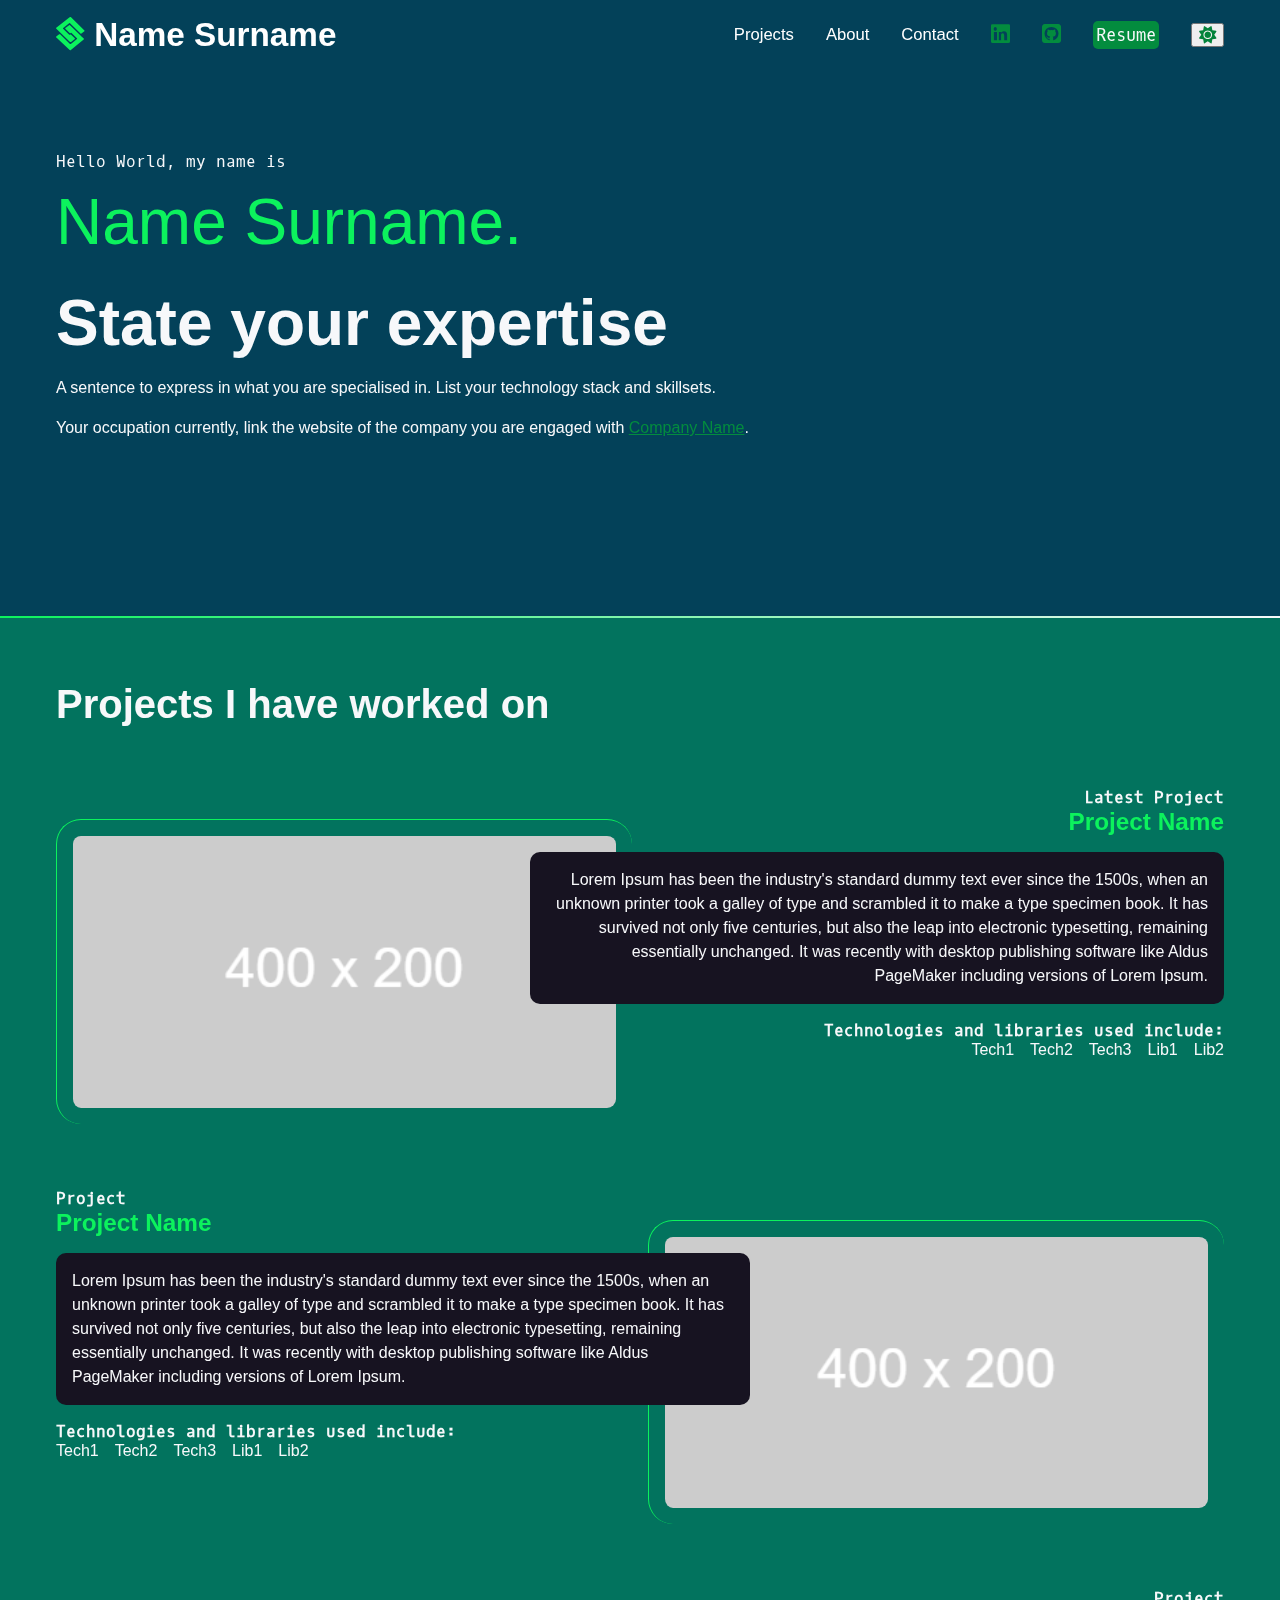
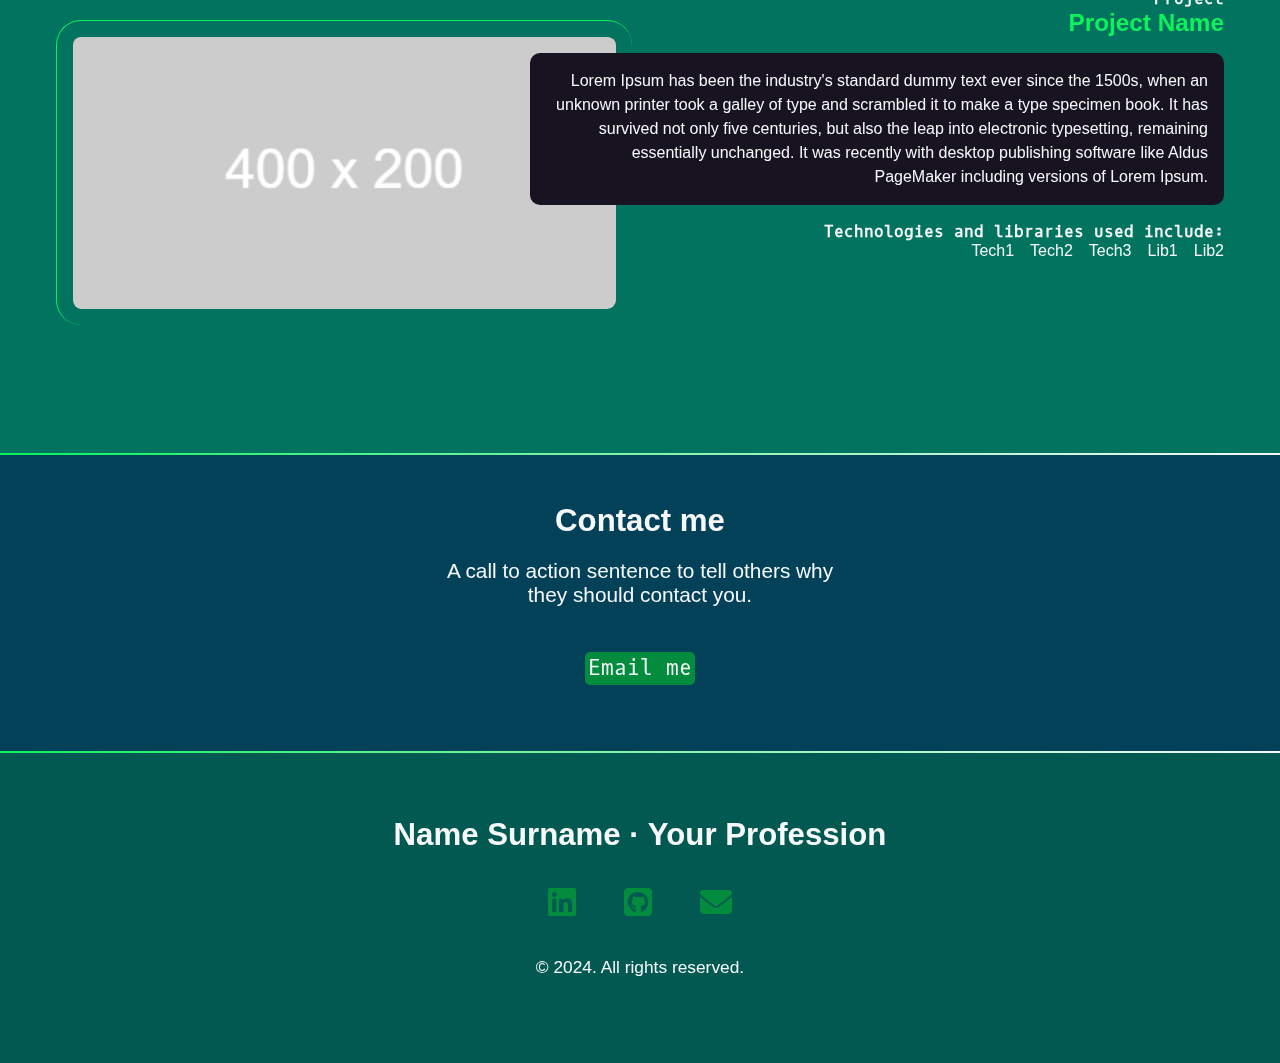
==== commit 6017abde: "placeholders added" ====
--- a/index.html
+++ b/index.html
@@ -20,7 +20,7 @@
         <h1>
           <a href="index.html">
             <span class="fa-brands fa-staylinked" aria-hidden="true"></span>
-            <span>Eriola Ndoj</span>
+            <span>Name Surname</span>
           </a>
         </h1>
       </li>
@@ -28,31 +28,31 @@
       <li><a href="about.html">About</a></li>
       <li><a href="#contact">Contact</a></li>
       <li>
-        <a href="https://al.linkedin.com/in/eriola-ndoj-012b61212" target="_blank">
+        <a href="" target="_blank">
           <span class="fab fa-linkedin" aria-hidden="true"></span>
           <span class="sr-only">LinkedIn</span>
         </a>
       </li>
       <li>
-        <a href="https://github.com/Eriola-al" target="_blank">
+        <a href="" target="_blank">
           <span class="fab fa-github-square" aria-hidden="true"></span>
           <span class="sr-only">Github</span>
         </a>
       </li>
-      <li><a href="https://www.dropbox.com/s/3z2hm5gu3v2lrfy" target="_blank" class="button">Resume</a></li>
+      <li><a href="" target="_blank" class="button">Resume</a></li>
       <li>
         <button id="theme-toggle" class="theme-button">
-          <i id="theme-icon" class="fas fa-sun"></i>
+          <i id="theme-icon" class="fas fa-sun" aria-hidden="true"></i>
         </button>
       </li>
     </ul>
   </nav>
 
   <section id="intro">
-    <p class="name">Hello World, my name is <span>Eriola Ndoj.</span></p>
-    <h2>I develop user interfaces.</h2>
-    <p>I am a frontend engineer specializing in JavaScript, TypeScript, React.js and modern web technologies.</p>
-    <p>Currently, I am creating fintech web applications for <a href="https://cardoai.com/" target="_blank">CardoAI</a>.
+    <p class="name">Hello World, my name is <span>Name Surname.</span></p>
+    <h2>State your expertise</h2>
+    <p>A sentence to express in what you are specialised in. List your technology stack and skillsets.</p>
+    <p>Your occupation currently, link the website of the company you are engaged with <a href="" target="_blank">Company Name</a>.
     </p>
   </section>
   <div class="section-gradient-divider"></div>
@@ -63,60 +63,65 @@
       <article>
         <div class="text">
           <h4>Latest Project</h4>
-          <h3>Asset Based Lending</h3>
-          <p class="blackbox">ABL is a specialized form of financing that leverages a borrower's assets as collateral to
-            secure a flexible credit line or term loan.
-            In ABL, borrowers pledge assets such as accounts receivable, inventory, equipment, and other valuable
-            assets, allowing them to access working capital and manage cash flow needs.</p>
+          <h3>Project Name</h3>
+          <p class="blackbox">Lorem Ipsum has been the industry's standard dummy text ever since the 1500s, when an
+            unknown printer took a galley of type and scrambled it to make a type specimen book. It has survived not
+            only five centuries, but also the leap into electronic typesetting, remaining essentially unchanged. It was
+            recently with desktop publishing software like Aldus PageMaker including versions of Lorem Ipsum.</p>
           <h4>Technologies and libraries used include:</h4>
           <ul>
-            <li>JavaScript</li>
-            <li>React.js</li>
-            <li>ANT Design</li>
-            <li>Phosphor Icons</li>
-            <li>CardoAI Components</li>
+            <li>Tech1</li>
+            <li>Tech2</li>
+            <li>Tech3</li>
+            <li>Lib1</li>
+            <li>Lib2</li>
           </ul>
         </div>
-        <img src="img/abl.PNG" alt="Screenshot of ABL project." />
+        <img
+          src="[data-uri]"
+          alt="Placeholder image." />
       </article>
       <article class="reverse">
         <div class="text">
           <h4>Project</h4>
-          <h3>Emporium</h3>
-          <p class="blackbox">Emporium, a Loan Origination System collaboratively developed with Opyn,
-            an Italian company, offers a comprehensive A-Z solution for streamlined lending processes. My contributions
-            encompassed
-            the development of diverse user interfaces and various functionalities important to the successful
-            integration of this product.</p>
+          <h3>Project Name</h3>
+          <p class="blackbox">Lorem Ipsum has been the industry's standard dummy text ever since the 1500s, when an
+            unknown printer took a galley of type and scrambled it to make a type specimen book. It has survived not
+            only five centuries, but also the leap into electronic typesetting, remaining essentially unchanged. It was
+            recently with desktop publishing software like Aldus PageMaker including versions of Lorem Ipsum.</p>
           <h4>Technologies and libraries used include:</h4>
           <ul>
-            <li>JavaScript</li>
-            <li>React.js</li>
-            <li>ANT Design</li>
-            <li>Phosphor Icons</li>
-            <li>CardoAI Components</li>
+            <li>Tech1</li>
+            <li>Tech2</li>
+            <li>Tech3</li>
+            <li>Lib1</li>
+            <li>Lib2</li>
           </ul>
         </div>
-        <img src="img/opyn.PNG" alt="Screenshot of Opyn project." />
+        <img
+          src="[data-uri]"
+          alt="Placeholder image." />
       </article>
       <article>
         <div class="text">
           <h4>Project</h4>
-          <h3>Agatha</h3>
-          <p class="blackbox">Agatha is a suite of products related to ESG topics like Green Taxonomies, GHG emissions
-            calculation and more. Agatha-EU Taxonomy addresses the regulatory and market
-            challenges encountered by financial market participants in manufacturing and marketing
-            financial products labeled as "sustainable."</p>
+          <h3>Project Name</h3>
+          <p class="blackbox">Lorem Ipsum has been the industry's standard dummy text ever since the 1500s, when an
+            unknown printer took a galley of type and scrambled it to make a type specimen book. It has survived not
+            only five centuries, but also the leap into electronic typesetting, remaining essentially unchanged. It was
+            recently with desktop publishing software like Aldus PageMaker including versions of Lorem Ipsum.</p>
           <h4>Technologies and libraries used include:</h4>
           <ul>
-            <li>JavaScript</li>
-            <li>React.js</li>
-            <li>ANT Design</li>
-            <li>Phosphor Icons</li>
-            <li>CardoAI Components</li>
+            <li>Tech1</li>
+            <li>Tech2</li>
+            <li>Tech3</li>
+            <li>Lib1</li>
+            <li>Lib2</li>
           </ul>
         </div>
-        <img src="img/agatha.PNG" alt="Screenshot from Agatha project." />
+        <img
+          src="[data-uri]"
+          alt="Placeholder image." />
       </article>
     </section>
   </div>
@@ -126,29 +131,29 @@
   <div>
     <section id="contact">
       <h2>Contact me</h2>
-      <p>I am always interested in hearing about new developing opportunities and expanding my tech stack.
-      <p><a href="mailto:endoj22@gmail.com" class="button">Email me</a></p>
+      <p>A call to action sentence to tell others why they should contact you.
+      <p><a href="mailto:yourEmail@gmail.com" class="button">Email me</a></p>
     </section>
   </div>
   <div class="section-gradient-divider"></div>
 
   <footer class="section-footer-backgroundColor">
-    <h2>Eriola Ndoj &middot; Web Engineer</h2>
+    <h2>Name Surname &middot; Your Profession</h2>
     <ul>
       <li>
-        <a href="https://al.linkedin.com/in/eriola-ndoj-012b61212" target="_blank">
+        <a href="" target="_blank">
           <span class="fab fa-linkedin" aria-hidden="true"></span>
           <span class="sr-only">LinkedIn</span>
         </a>
       </li>
       <li>
-        <a href="https://github.com/Eriola-al" target="_blank">
+        <a href="" target="_blank">
           <span class="fab fa-github-square" aria-hidden="true"></span>
           <span class="sr-only">Github</span>
         </a>
       </li>
       <li>
-        <a href="mailto:endoj22@gmail.com">
+        <a href="mailto:yourEmail@gmail.com">
           <span class="fas fa-envelope" aria-hidden="true"></span>
           <span class="sr-only">Email</span>
         </a>
--- a/css/style.css
+++ b/css/style.css
@@ -186,6 +186,12 @@
   color: var(--fernGreen);
 }
 
+button.theme-button #theme-icon {
+  font-size: 130%;
+  color: var(--fernGreen);
+  mix-blend-mode: multiply;
+}
+
 nav h1 [class*="fa-"] {
   font-size: 100%;
   color: var(--mikeWazowskiGreen);
@@ -234,15 +240,32 @@
   font-size: 2rem;
 }
 
+/* Toggle Icon Styles */
+
+#theme-icon {
+  background: none;
+  border: none;
+  padding: 0;
+  margin: 0;
+  color: var(--black); 
+  font-size: 1rem; 
+  line-height: 1;
+}
+
+#theme-icon:hover {
+  cursor: pointer;
+  color: var(--fernGreen); 
+}
+
 /* Dark Theme Styles */
 .dark-theme {
-  --maniacMansion: #171321;  /* Darker background */
-  --castletonGreen: #025951;  /* Dark shade */
-  --tropicalRainforest: #02735E;  /* Darker sections */
-  --fernGreen: #038C3E;  /* Link hover */
-  --mikeWazowskiGreen: #0CF25D;  /* Highlighting */
-  --white: #f7f8fa;  /* Text color */
-  --black: #000000;  /* Card background */
+  --maniacMansion: #171321;  
+  --castletonGreen: #025951; 
+  --tropicalRainforest: #02735E;  
+  --fernGreen: #038C3E; 
+  --mikeWazowskiGreen: #0CF25D;  
+  --white: #f7f8fa;  
+  --black: #000000;  
 }
 
 .dark-theme body {
@@ -250,6 +273,9 @@
   color: var(--white);
 }
 
+body.dark-theme a:hover {
+  color: var(--fernGreen); 
+}
 .dark-theme a {
   color: var(--fernGreen);
 }
@@ -287,6 +313,7 @@
 }
 
 .dark-theme .button:hover {
+  color: var(--white);
   background-color: var(--mikeWazowskiGreen);
 }
 
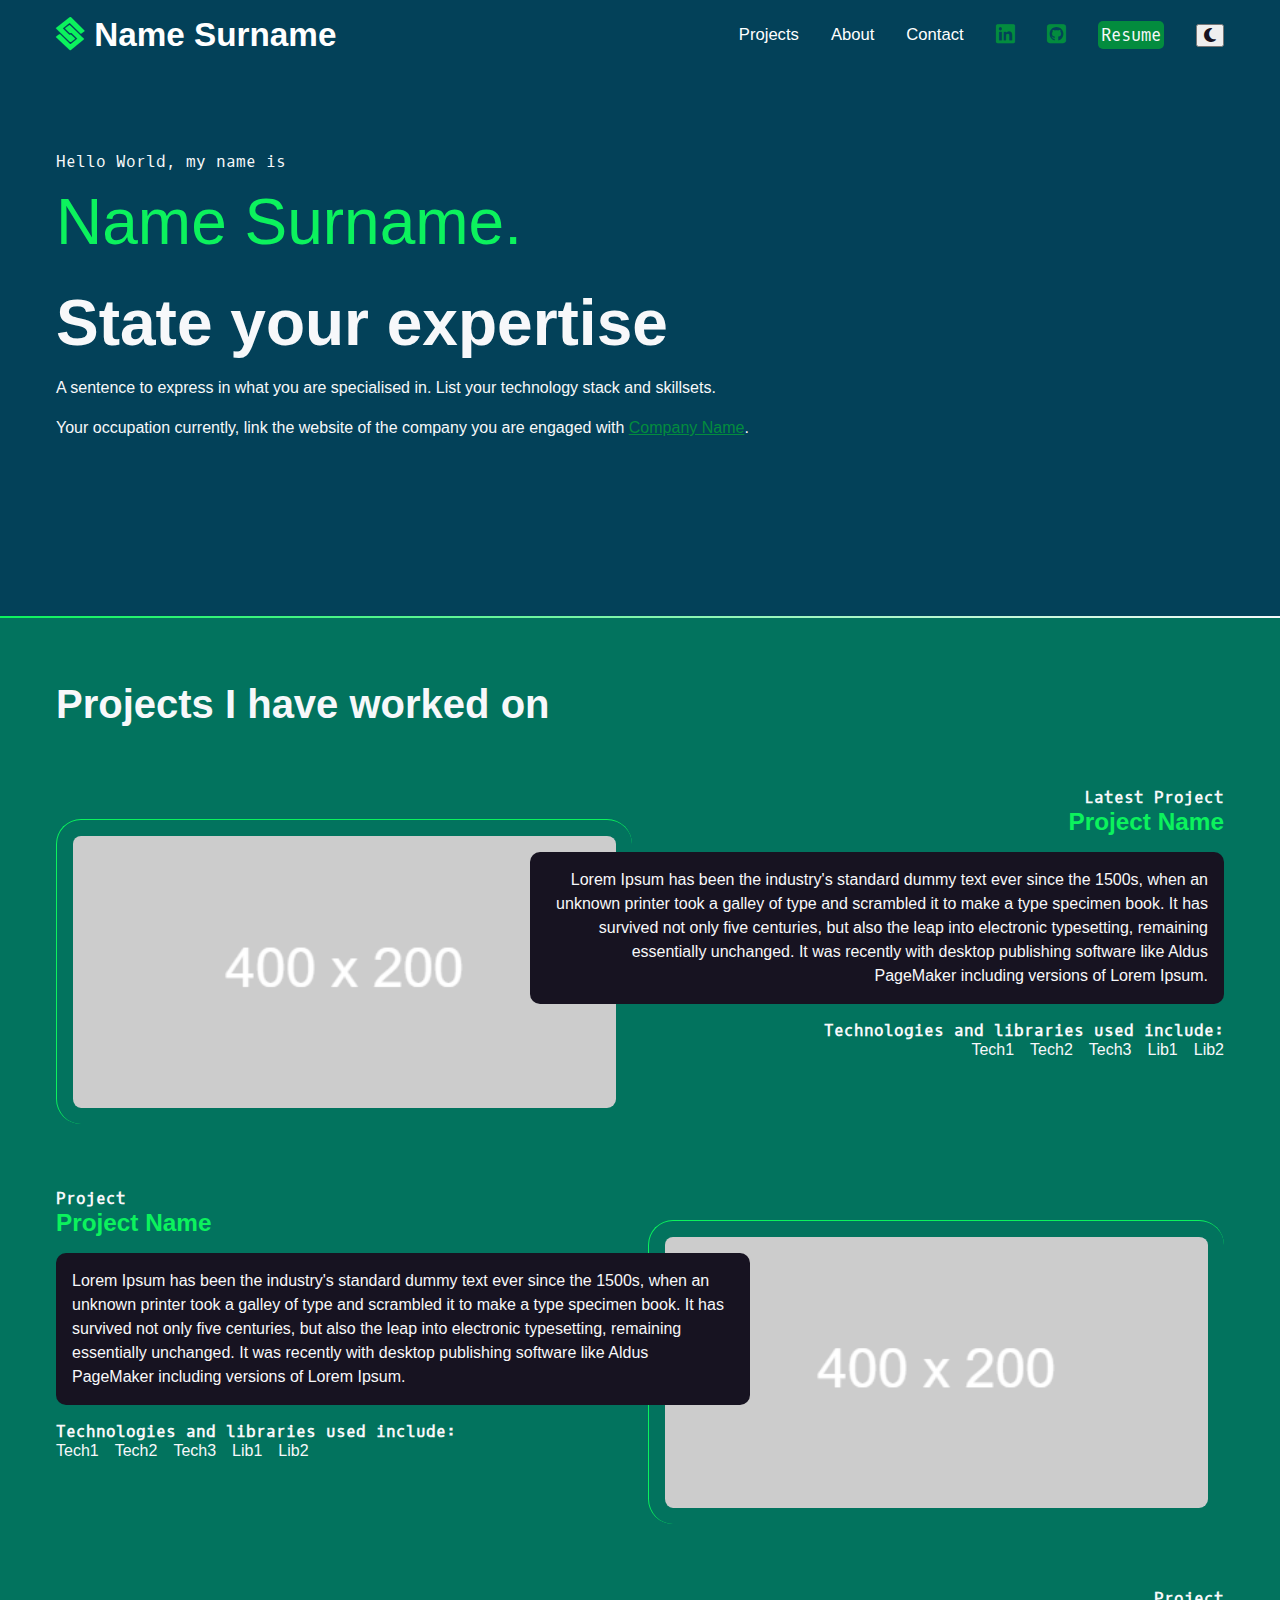
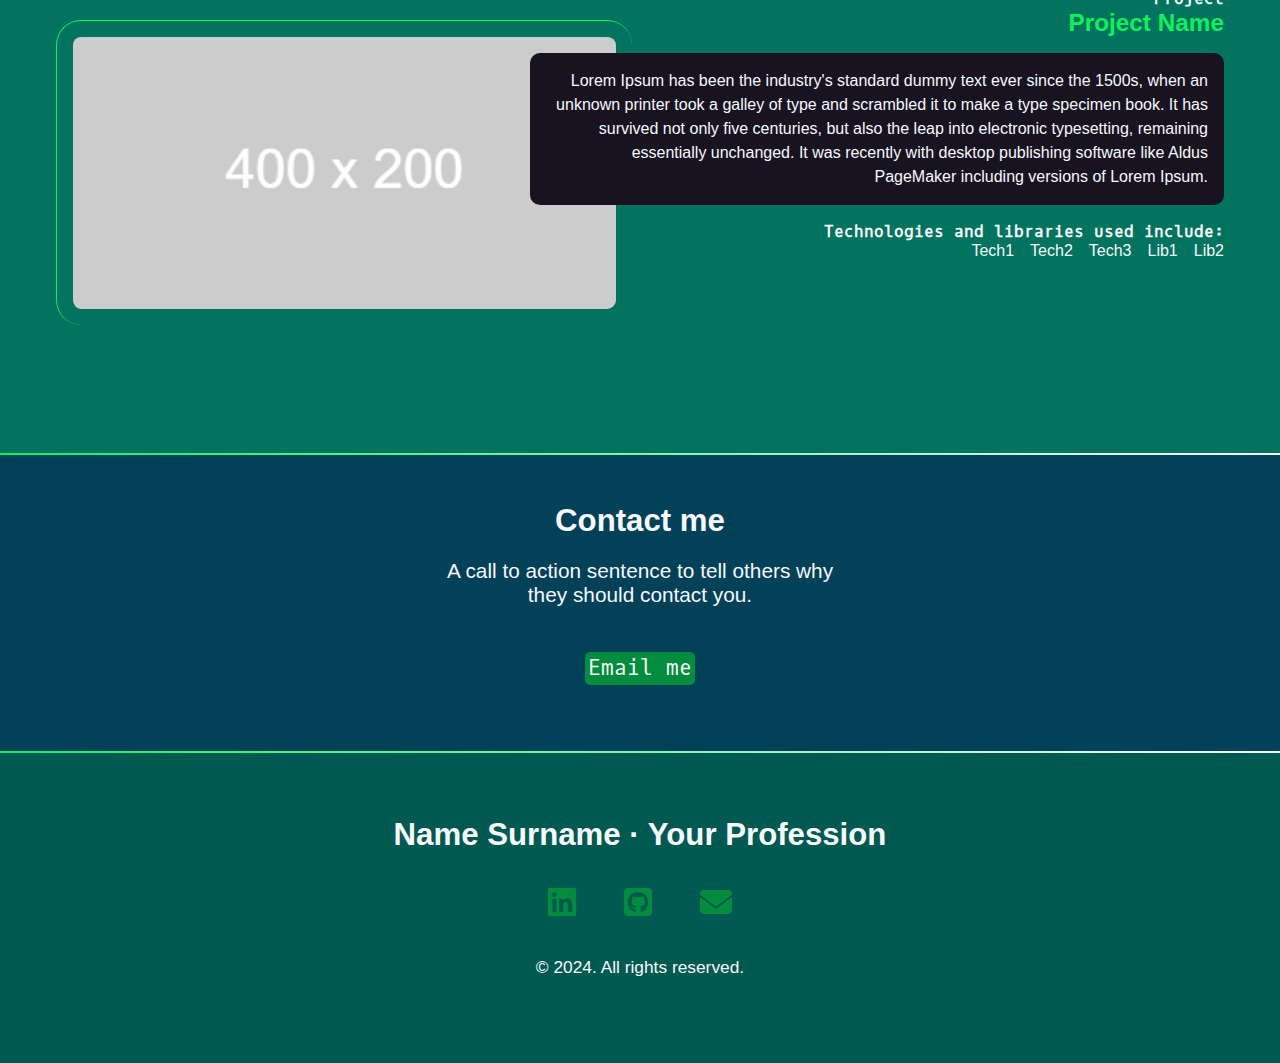
==== commit 27b0de1e: "toggle icon fix" ====
--- a/index.html
+++ b/index.html
@@ -41,8 +41,8 @@
       </li>
       <li><a href="" target="_blank" class="button">Resume</a></li>
       <li>
-        <button id="theme-toggle" class="theme-button">
-          <i id="theme-icon" class="fas fa-sun" aria-hidden="true"></i>
+        <button id="theme-toggle">
+          <i id="theme-icon" class="fas fa-moon" aria-hidden="true"></i>
         </button>
       </li>
     </ul>
--- a/css/style.css
+++ b/css/style.css
@@ -186,12 +186,6 @@
   color: var(--fernGreen);
 }
 
-button.theme-button #theme-icon {
-  font-size: 130%;
-  color: var(--fernGreen);
-  mix-blend-mode: multiply;
-}
-
 nav h1 [class*="fa-"] {
   font-size: 100%;
   color: var(--mikeWazowskiGreen);
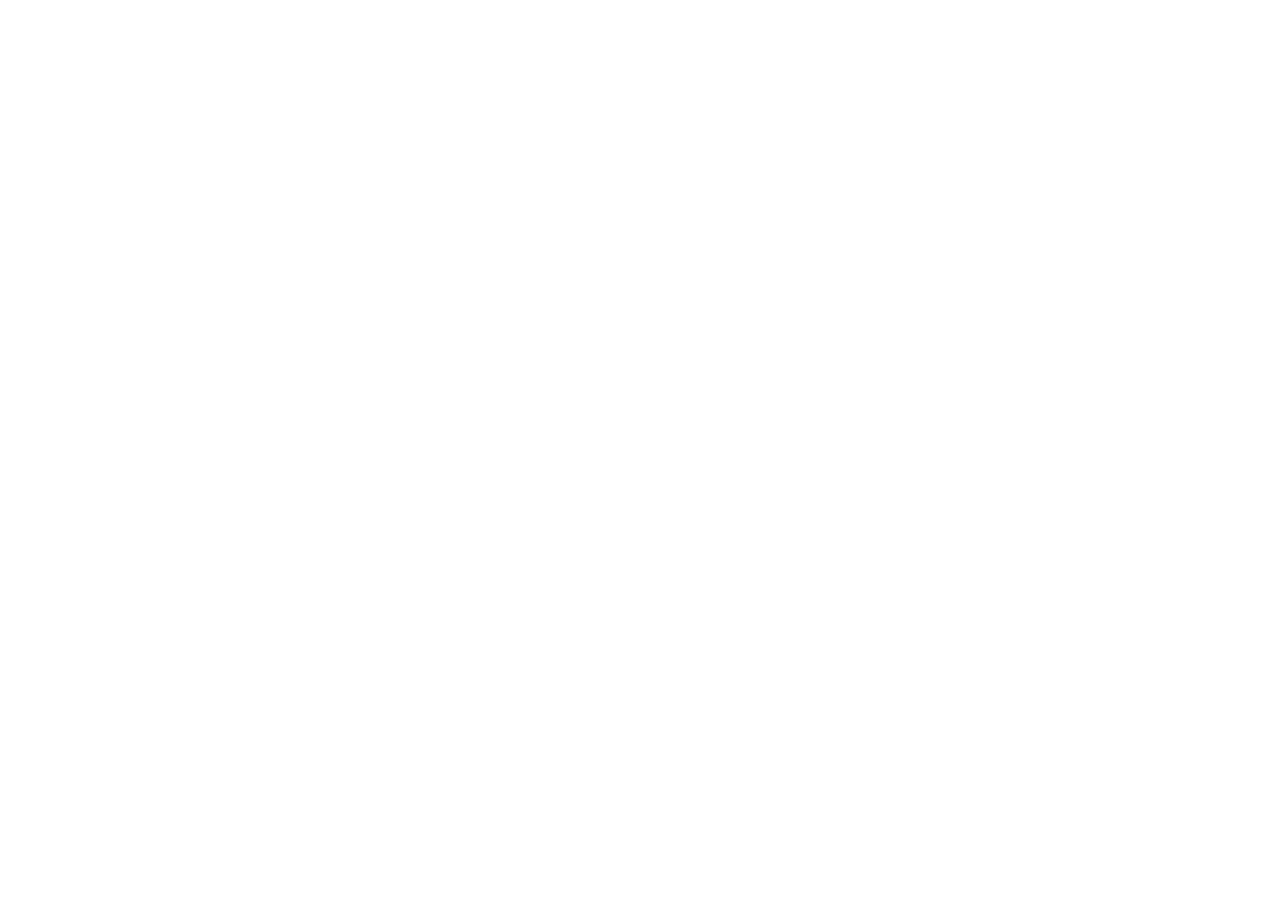
==== commit 8572a421: "Created separate file for the js script" ====
--- a/index.html
+++ b/index.html
@@ -2,167 +2,13 @@
 <html lang="en">
 
 <head>
-  <meta charset="UTF-8">
-  <meta name="viewport" content="width=device-width, initial-scale=1.0">
-  <title>Portfolio Website</title>
-  <link rel="preconnect" href="https://fonts.googleapis.com">
-  <link rel="preconnect" href="https://fonts.gstatic.com" crossorigin>
-  <link href="https://fonts.googleapis.com/css2?family=Oxygen+Mono&display=swap" rel="stylesheet">
-  <link href="https://cdnjs.cloudflare.com/ajax/libs/font-awesome/6.5.1/css/all.min.css" rel="stylesheet">
-  <link href="css/style.css" rel="stylesheet">
-  <script defer src="./index.js"></script>
+    <meta charset="UTF-8">
+    <meta name="viewport" content="width=device-width, initial-scale=1.0">
+    <title>JS1 Excercise</title>
 </head>
 
 <body>
-  <nav>
-    <ul>
-      <li>
-        <h1>
-          <a href="index.html">
-            <span class="fa-brands fa-staylinked" aria-hidden="true"></span>
-            <span>Name Surname</span>
-          </a>
-        </h1>
-      </li>
-      <li><a href="#projects">Projects</a></li>
-      <li><a href="about.html">About</a></li>
-      <li><a href="#contact">Contact</a></li>
-      <li>
-        <a href="" target="_blank">
-          <span class="fab fa-linkedin" aria-hidden="true"></span>
-          <span class="sr-only">LinkedIn</span>
-        </a>
-      </li>
-      <li>
-        <a href="" target="_blank">
-          <span class="fab fa-github-square" aria-hidden="true"></span>
-          <span class="sr-only">Github</span>
-        </a>
-      </li>
-      <li><a href="" target="_blank" class="button">Resume</a></li>
-      <li>
-        <button id="theme-toggle">
-          <i id="theme-icon" class="fas fa-moon" aria-hidden="true"></i>
-        </button>
-      </li>
-    </ul>
-  </nav>
-
-  <section id="intro">
-    <p class="name">Hello World, my name is <span>Name Surname.</span></p>
-    <h2>State your expertise</h2>
-    <p>A sentence to express in what you are specialised in. List your technology stack and skillsets.</p>
-    <p>Your occupation currently, link the website of the company you are engaged with <a href="" target="_blank">Company Name</a>.
-    </p>
-  </section>
-  <div class="section-gradient-divider"></div>
-
-  <div class="section-projects-backgroundColor">
-    <section id="projects">
-      <h2>Projects I have worked on</h2>
-      <article>
-        <div class="text">
-          <h4>Latest Project</h4>
-          <h3>Project Name</h3>
-          <p class="blackbox">Lorem Ipsum has been the industry's standard dummy text ever since the 1500s, when an
-            unknown printer took a galley of type and scrambled it to make a type specimen book. It has survived not
-            only five centuries, but also the leap into electronic typesetting, remaining essentially unchanged. It was
-            recently with desktop publishing software like Aldus PageMaker including versions of Lorem Ipsum.</p>
-          <h4>Technologies and libraries used include:</h4>
-          <ul>
-            <li>Tech1</li>
-            <li>Tech2</li>
-            <li>Tech3</li>
-            <li>Lib1</li>
-            <li>Lib2</li>
-          </ul>
-        </div>
-        <img
-          src="[data-uri]"
-          alt="Placeholder image." />
-      </article>
-      <article class="reverse">
-        <div class="text">
-          <h4>Project</h4>
-          <h3>Project Name</h3>
-          <p class="blackbox">Lorem Ipsum has been the industry's standard dummy text ever since the 1500s, when an
-            unknown printer took a galley of type and scrambled it to make a type specimen book. It has survived not
-            only five centuries, but also the leap into electronic typesetting, remaining essentially unchanged. It was
-            recently with desktop publishing software like Aldus PageMaker including versions of Lorem Ipsum.</p>
-          <h4>Technologies and libraries used include:</h4>
-          <ul>
-            <li>Tech1</li>
-            <li>Tech2</li>
-            <li>Tech3</li>
-            <li>Lib1</li>
-            <li>Lib2</li>
-          </ul>
-        </div>
-        <img
-          src="[data-uri]"
-          alt="Placeholder image." />
-      </article>
-      <article>
-        <div class="text">
-          <h4>Project</h4>
-          <h3>Project Name</h3>
-          <p class="blackbox">Lorem Ipsum has been the industry's standard dummy text ever since the 1500s, when an
-            unknown printer took a galley of type and scrambled it to make a type specimen book. It has survived not
-            only five centuries, but also the leap into electronic typesetting, remaining essentially unchanged. It was
-            recently with desktop publishing software like Aldus PageMaker including versions of Lorem Ipsum.</p>
-          <h4>Technologies and libraries used include:</h4>
-          <ul>
-            <li>Tech1</li>
-            <li>Tech2</li>
-            <li>Tech3</li>
-            <li>Lib1</li>
-            <li>Lib2</li>
-          </ul>
-        </div>
-        <img
-          src="[data-uri]"
-          alt="Placeholder image." />
-      </article>
-    </section>
-  </div>
-
-  <div class="section-gradient-divider"></div>
-
-  <div>
-    <section id="contact">
-      <h2>Contact me</h2>
-      <p>A call to action sentence to tell others why they should contact you.
-      <p><a href="mailto:yourEmail@gmail.com" class="button">Email me</a></p>
-    </section>
-  </div>
-  <div class="section-gradient-divider"></div>
-
-  <footer class="section-footer-backgroundColor">
-    <h2>Name Surname &middot; Your Profession</h2>
-    <ul>
-      <li>
-        <a href="" target="_blank">
-          <span class="fab fa-linkedin" aria-hidden="true"></span>
-          <span class="sr-only">LinkedIn</span>
-        </a>
-      </li>
-      <li>
-        <a href="" target="_blank">
-          <span class="fab fa-github-square" aria-hidden="true"></span>
-          <span class="sr-only">Github</span>
-        </a>
-      </li>
-      <li>
-        <a href="mailto:yourEmail@gmail.com">
-          <span class="fas fa-envelope" aria-hidden="true"></span>
-          <span class="sr-only">Email</span>
-        </a>
-      </li>
-    </ul>
-    <p><small>&copy; 2024. All rights reserved.</small></p>
-  </footer>
-
-
+    <script src="./index.js"> </script>
 </body>
 
 </html>